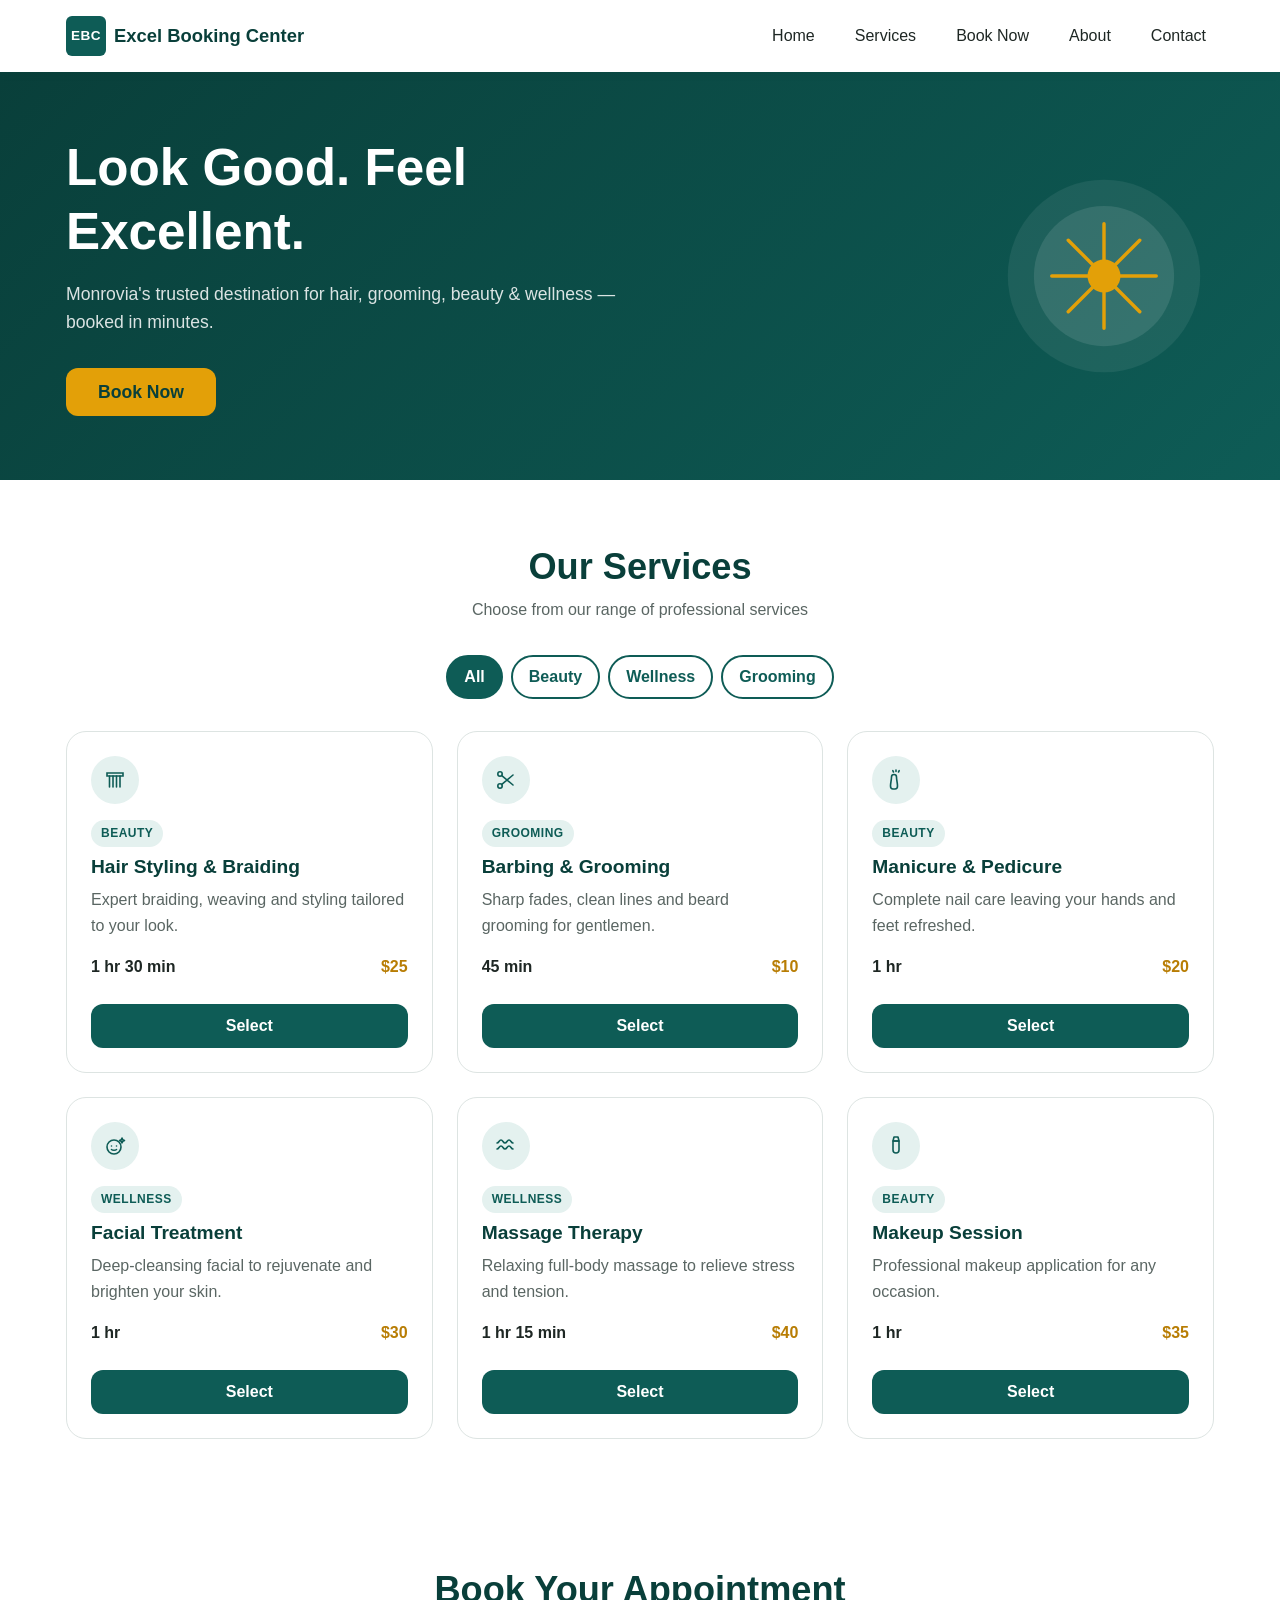
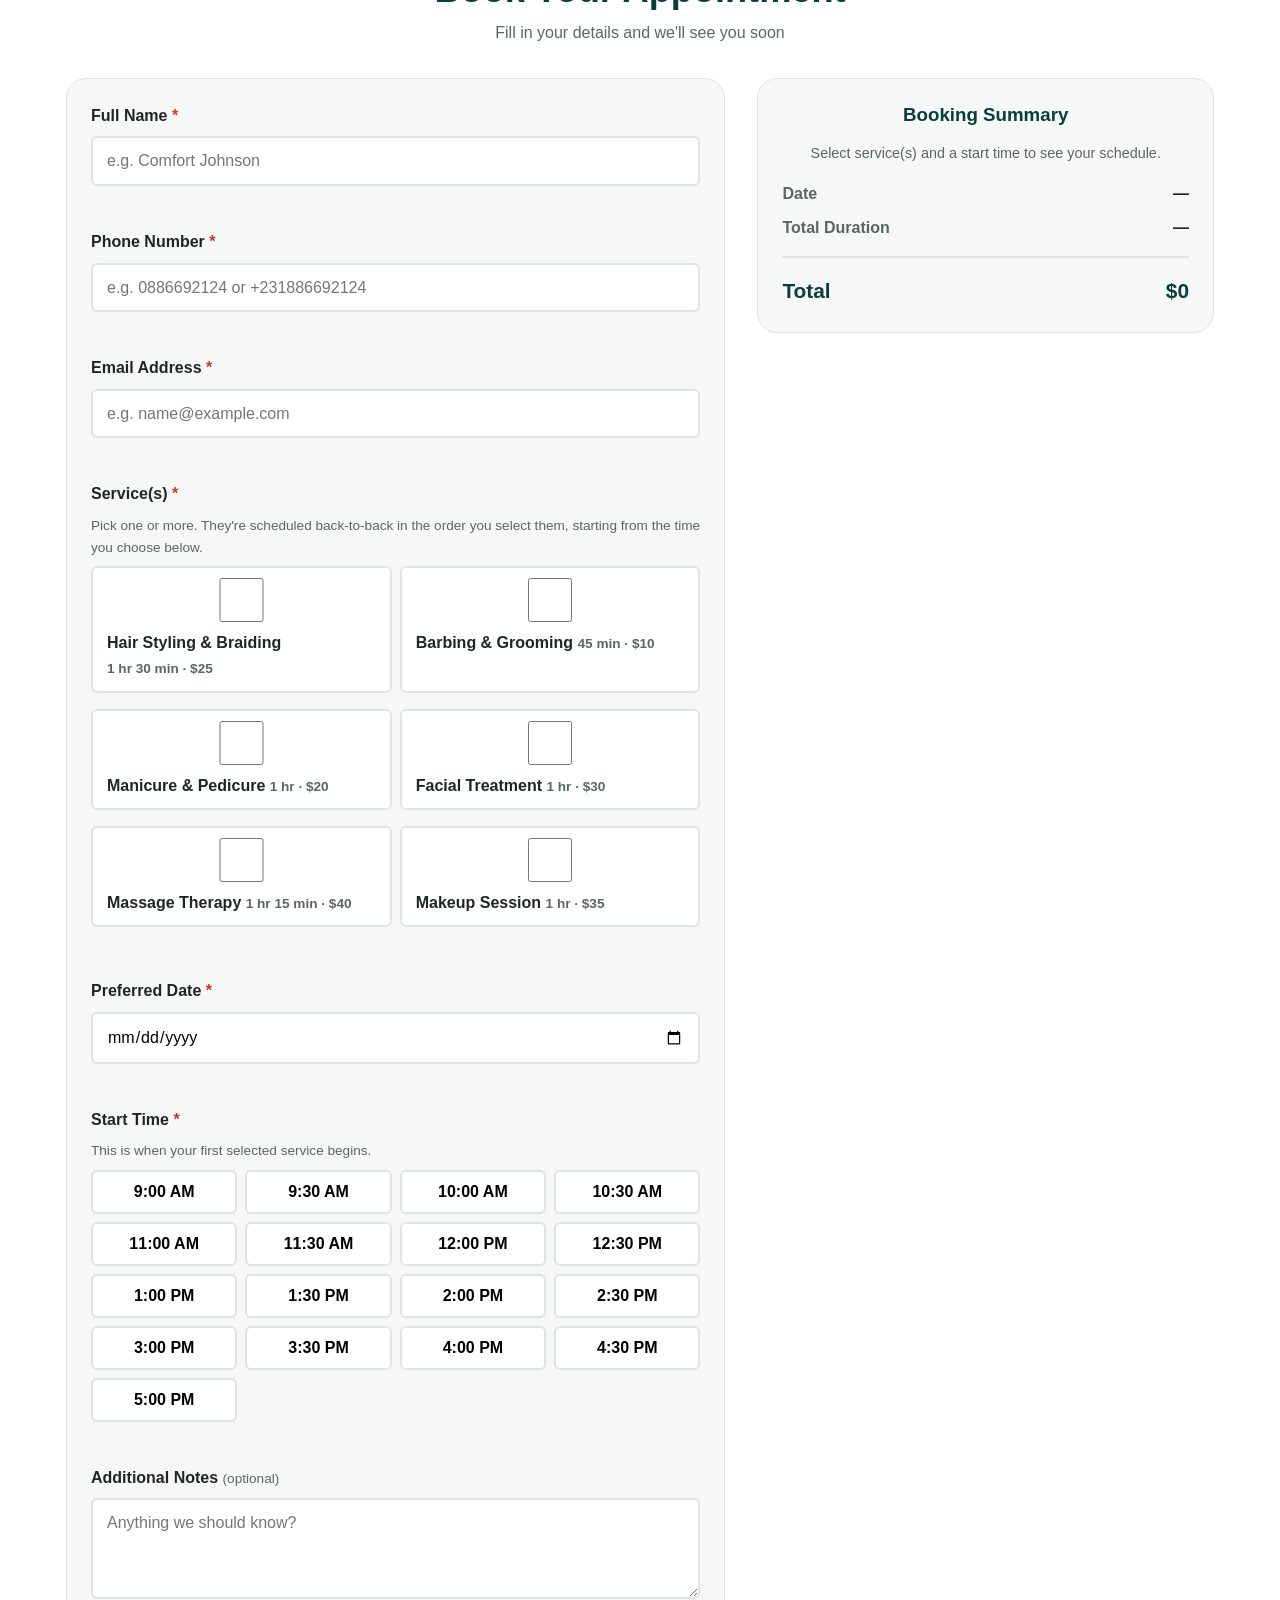
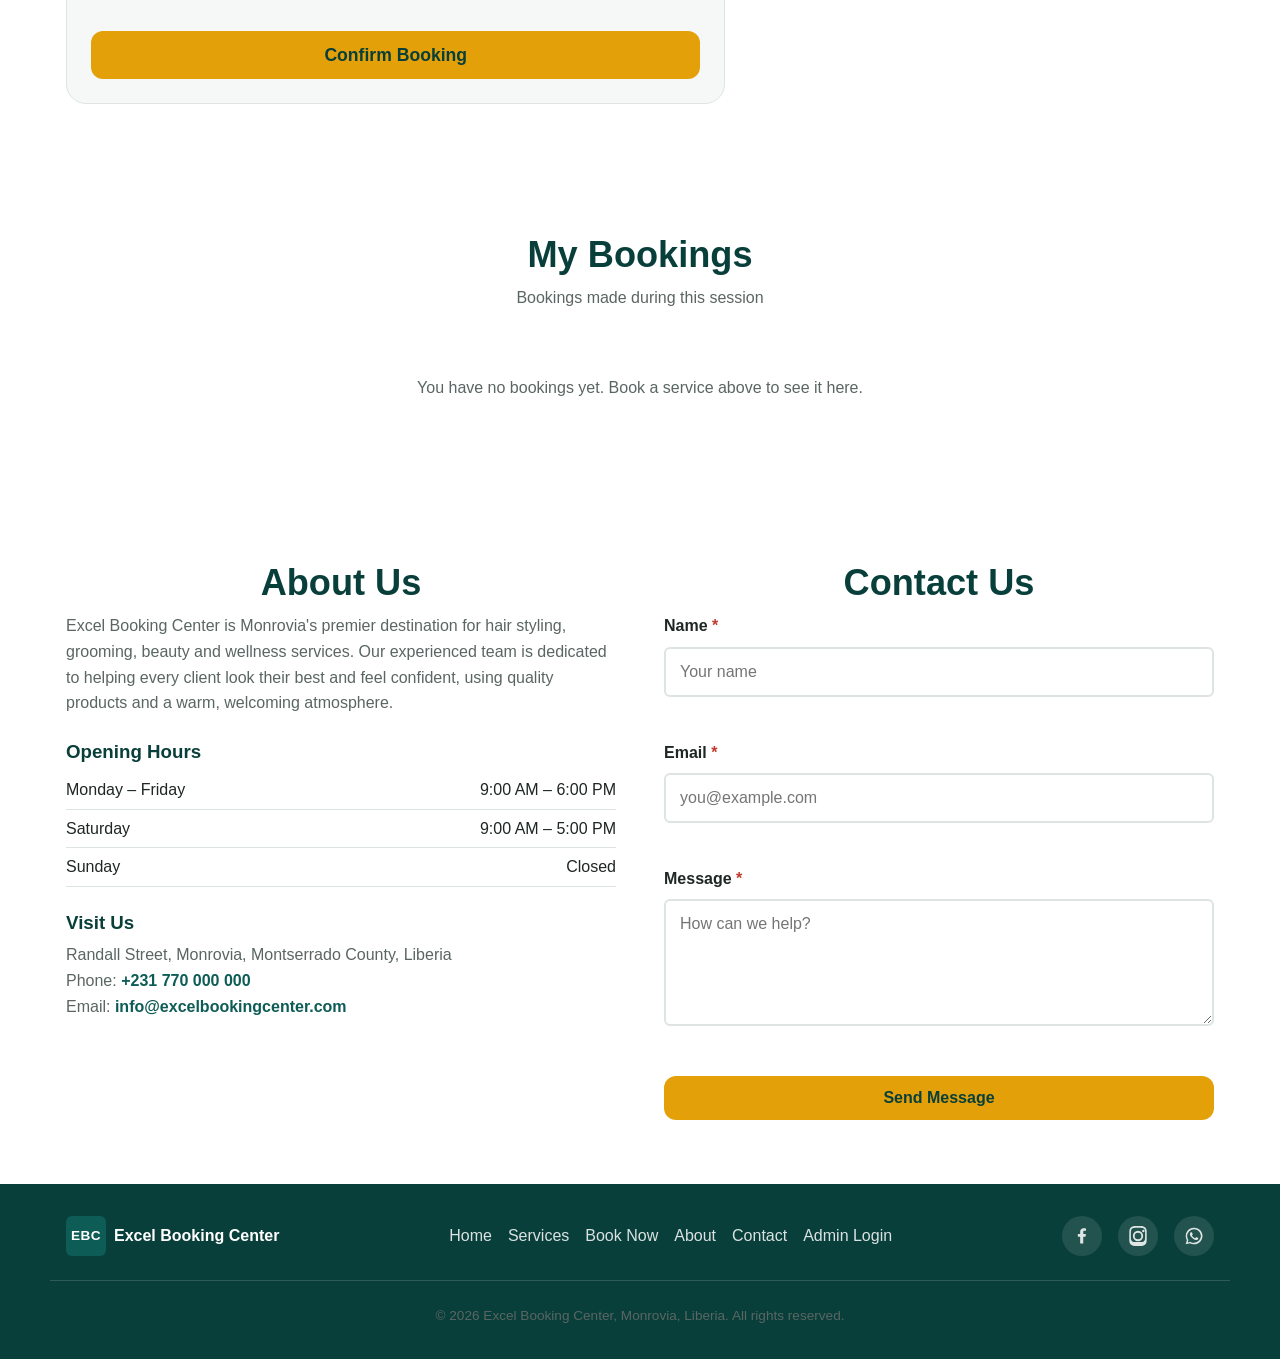
==== index.html @ ef02a8cb "Replace zip upload with actual site source (Excel Booking Center) Full static booking site: services" ====
<!DOCTYPE html>
<html lang="en">
<head>
  <meta charset="UTF-8" />
  <meta name="viewport" content="width=device-width, initial-scale=1.0" />
  <title>Excel Booking Center | Monrovia, Liberia</title>
  <meta name="description" content="Book beauty, grooming and wellness services in Monrovia, Liberia with Excel Booking Center." />
  <link rel="stylesheet" href="css/style.css" />
</head>
<body>

  <!-- ============ HEADER / NAV ============ -->
  <header class="site-header" id="top">
    <div class="container header-inner">
      <a href="#top" class="logo" aria-label="Excel Booking Center home">
        <span class="logo-mark" aria-hidden="true">EBC</span>
        <span class="logo-text">Excel Booking Center</span>
      </a>

      <button class="hamburger" id="hamburgerBtn" aria-label="Toggle navigation menu" aria-expanded="false" aria-controls="primaryNav">
        <span></span>
        <span></span>
        <span></span>
      </button>

      <nav class="primary-nav" id="primaryNav">
        <ul>
          <li><a href="#top" class="nav-link">Home</a></li>
          <li><a href="#services" class="nav-link">Services</a></li>
          <li><a href="#book" class="nav-link">Book Now</a></li>
          <li><a href="#about" class="nav-link">About</a></li>
          <li><a href="#contact" class="nav-link">Contact</a></li>
        </ul>
      </nav>
    </div>
  </header>

  <main>
    <!-- ============ HERO ============ -->
    <section class="hero" id="home">
      <div class="container hero-inner fade-in">
        <div class="hero-text">
          <h1 class="hero-headline">Look Good. Feel Excellent.</h1>
          <p class="hero-tagline">Monrovia's trusted destination for hair, grooming, beauty &amp; wellness &mdash; booked in minutes.</p>
          <button class="btn btn-primary btn-lg" id="heroBookBtn">Book Now</button>
        </div>
        <div class="hero-visual" aria-hidden="true">
          <svg viewBox="0 0 320 320" width="100%" height="100%">
            <circle cx="160" cy="160" r="140" fill="rgba(255,255,255,0.07)"/>
            <circle cx="160" cy="160" r="102" fill="rgba(255,255,255,0.10)"/>
            <g stroke="#E3A008" stroke-width="5" stroke-linecap="round">
              <path d="M160 84v152M84 160h152"/>
              <path d="M108 108l104 104M212 108l-104 104"/>
            </g>
            <circle cx="160" cy="160" r="24" fill="#E3A008"/>
          </svg>
        </div>
      </div>
    </section>

    <!-- ============ SERVICES ============ -->
    <section class="services" id="services">
      <div class="container">
        <h2 class="section-title fade-in">Our Services</h2>
        <p class="section-subtitle fade-in">Choose from our range of professional services</p>

        <div class="filter-bar fade-in" id="filterBar">
          <button class="filter-btn active" data-category="all">All</button>
          <button class="filter-btn" data-category="beauty">Beauty</button>
          <button class="filter-btn" data-category="wellness">Wellness</button>
          <button class="filter-btn" data-category="grooming">Grooming</button>
        </div>

        <div class="service-grid fade-in" id="serviceGrid">
          <!-- Service cards injected by JavaScript -->
        </div>
      </div>
    </section>

    <!-- ============ BOOKING ============ -->
    <section class="booking" id="book">
      <div class="container">
        <h2 class="section-title fade-in">Book Your Appointment</h2>
        <p class="section-subtitle fade-in">Fill in your details and we'll see you soon</p>

        <div class="booking-layout fade-in">

          <!-- Booking Form -->
          <form class="booking-form" id="bookingForm" name="booking" method="POST" data-netlify="true" netlify-honeypot="bot-field" novalidate>
            <input type="hidden" name="form-name" value="booking" />
            <input type="hidden" name="timeSlot" id="timeSlotInput" />
            <input type="hidden" name="services" id="servicesSummaryInput" />
            <p class="hidden"><label>Don't fill this out if you're human: <input name="bot-field" /></label></p>

            <div class="form-group">
              <label for="fullName">Full Name <span class="req">*</span></label>
              <input type="text" id="fullName" name="fullName" placeholder="e.g. Comfort Johnson" autocomplete="name" />
              <span class="error-msg" id="err-fullName"></span>
            </div>

            <div class="form-group">
              <label for="phone">Phone Number <span class="req">*</span></label>
              <input type="tel" id="phone" name="phone" placeholder="e.g. 0886692124 or +231886692124" autocomplete="tel" />
              <span class="error-msg" id="err-phone"></span>
            </div>

            <div class="form-group">
              <label for="email">Email Address <span class="req">*</span></label>
              <input type="email" id="email" name="email" placeholder="e.g. name@example.com" autocomplete="email" />
              <span class="error-msg" id="err-email"></span>
            </div>

            <div class="form-group">
              <label id="servicesGroupLabel">Service(s) <span class="req">*</span></label>
              <p class="field-hint">Pick one or more. They're scheduled back-to-back in the order you select them, starting from the time you choose below.</p>
              <div class="service-checkbox-list" id="serviceCheckboxList" role="group" aria-labelledby="servicesGroupLabel"></div>
              <span class="error-msg" id="err-services"></span>
            </div>

            <div class="form-group">
              <label for="bookingDate">Preferred Date <span class="req">*</span></label>
              <input type="date" id="bookingDate" name="bookingDate" />
              <span class="error-msg" id="err-bookingDate"></span>
            </div>

            <div class="form-group">
              <label id="timeSlotGroupLabel">Start Time <span class="req">*</span></label>
              <p class="field-hint">This is when your first selected service begins.</p>
              <div class="time-slot-grid" id="timeSlotGrid" role="group" aria-labelledby="timeSlotGroupLabel"></div>
              <span class="error-msg" id="err-timeSlot"></span>
            </div>

            <div class="form-group">
              <label for="notes">Additional Notes <span class="optional">(optional)</span></label>
              <textarea id="notes" name="notes" rows="3" placeholder="Anything we should know?"></textarea>
            </div>

            <button type="submit" class="btn btn-primary btn-lg" id="submitBookingBtn">Confirm Booking</button>
          </form>

          <!-- Live Summary -->
          <aside class="booking-summary" id="bookingSummary" aria-live="polite">
            <h3>Booking Summary</h3>
            <div class="schedule-list" id="summarySchedule">
              <p class="empty-schedule" id="summaryEmpty">Select service(s) and a start time to see your schedule.</p>
            </div>
            <dl class="summary-list">
              <dt>Date</dt>
              <dd id="sum-date">&mdash;</dd>
              <dt>Total Duration</dt>
              <dd id="sum-duration">&mdash;</dd>
            </dl>
            <div class="summary-total">
              <span>Total</span>
              <span id="sum-total">$0</span>
            </div>
          </aside>

          <!-- Confirmation Card (hidden until submission) -->
          <div class="confirmation-card hidden" id="confirmationCard">
            <div class="confirmation-icon" aria-hidden="true">&#10003;</div>
            <h3>Booking Confirmed!</h3>
            <p class="confirmation-ref">Reference: <strong id="conf-ref"></strong></p>
            <dl class="summary-list">
              <dt>Name</dt>
              <dd id="conf-name"></dd>
              <dt>Date</dt>
              <dd id="conf-date"></dd>
              <dt>Phone</dt>
              <dd id="conf-phone"></dd>
              <dt>Email</dt>
              <dd id="conf-email"></dd>
            </dl>
            <div class="schedule-list" id="confirmationSchedule"></div>
            <div class="summary-total">
              <span>Total</span>
              <span id="conf-total"></span>
            </div>
            <button class="btn btn-secondary" id="makeAnotherBtn">Make Another Booking</button>
          </div>

        </div>
      </div>
    </section>

    <!-- ============ MY BOOKINGS ============ -->
    <section class="my-bookings" id="my-bookings">
      <div class="container">
        <h2 class="section-title fade-in">My Bookings</h2>
        <p class="section-subtitle fade-in">Bookings made during this session</p>
        <div class="bookings-list fade-in" id="bookingsList">
          <p class="empty-state" id="bookingsEmptyState">You have no bookings yet. Book a service above to see it here.</p>
        </div>
      </div>
    </section>

    <!-- ============ ABOUT ============ -->
    <section class="about" id="about">
      <div class="container about-grid">
        <div class="fade-in">
          <h2 class="section-title">About Us</h2>
          <p>Excel Booking Center is Monrovia's premier destination for hair styling, grooming, beauty and wellness services. Our experienced team is dedicated to helping every client look their best and feel confident, using quality products and a warm, welcoming atmosphere.</p>

          <h3 class="about-subheading">Opening Hours</h3>
          <ul class="hours-list">
            <li><span>Monday &ndash; Friday</span><span>9:00 AM &ndash; 6:00 PM</span></li>
            <li><span>Saturday</span><span>9:00 AM &ndash; 5:00 PM</span></li>
            <li><span>Sunday</span><span>Closed</span></li>
          </ul>

          <h3 class="about-subheading">Visit Us</h3>
          <address>
            Randall Street, Monrovia, Montserrado County, Liberia<br />
            Phone: <a href="tel:+231770000000">+231 770 000 000</a><br />
            Email: <a href="mailto:info@excelbookingcenter.com">info@excelbookingcenter.com</a>
          </address>
        </div>

        <!-- ============ CONTACT ============ -->
        <div class="fade-in" id="contact">
          <h2 class="section-title">Contact Us</h2>
          <form class="contact-form" id="contactForm" novalidate>
            <div class="form-group">
              <label for="contactName">Name <span class="req">*</span></label>
              <input type="text" id="contactName" name="contactName" placeholder="Your name" autocomplete="name" />
              <span class="error-msg" id="err-contactName"></span>
            </div>
            <div class="form-group">
              <label for="contactEmail">Email <span class="req">*</span></label>
              <input type="email" id="contactEmail" name="contactEmail" placeholder="you@example.com" autocomplete="email" />
              <span class="error-msg" id="err-contactEmail"></span>
            </div>
            <div class="form-group">
              <label for="contactMessage">Message <span class="req">*</span></label>
              <textarea id="contactMessage" name="contactMessage" rows="4" placeholder="How can we help?"></textarea>
              <span class="error-msg" id="err-contactMessage"></span>
            </div>
            <button type="submit" class="btn btn-primary">Send Message</button>
          </form>
        </div>
      </div>
    </section>
  </main>

  <!-- ============ FOOTER ============ -->
  <footer class="site-footer">
    <div class="container footer-inner">
      <div class="footer-brand">
        <span class="logo-mark" aria-hidden="true">EBC</span>
        <span>Excel Booking Center</span>
      </div>

      <nav class="footer-links" aria-label="Footer">
        <a href="#top">Home</a>
        <a href="#services">Services</a>
        <a href="#book">Book Now</a>
        <a href="#about">About</a>
        <a href="#contact">Contact</a>
        <a href="admin.html">Admin Login</a>
      </nav>

      <div class="footer-social" aria-label="Social media links">
        <a href="#" aria-label="Facebook" class="social-icon">
          <svg viewBox="0 0 24 24" width="20" height="20" fill="currentColor" aria-hidden="true"><path d="M13.5 21v-8.2h2.75l.41-3.2h-3.16V7.4c0-.93.26-1.56 1.6-1.56h1.7V2.98C15.98 2.9 15 2.8 13.85 2.8c-2.4 0-4.05 1.47-4.05 4.16v2.64H7.03v3.2h2.77V21h3.7z"/></svg>
        </a>
        <a href="#" aria-label="Instagram" class="social-icon">
          <svg viewBox="0 0 24 24" width="20" height="20" fill="currentColor" aria-hidden="true"><path d="M12 2.2c2.7 0 3 .01 4.1.06 1.05.05 1.6.22 2 .37.5.2.85.43 1.22.8.37.37.6.72.8 1.22.15.4.32.95.37 2 .05 1.1.06 1.4.06 4.1s-.01 3-.06 4.1c-.05 1.05-.22 1.6-.37 2-.2.5-.43.85-.8 1.22-.37.37-.72.6-1.22.8-.4.15-.95.32-2 .37-1.1.05-1.4.06-4.1.06s-3-.01-4.1-.06c-1.05-.05-1.6-.22-2-.37-.5-.2-.85-.43-1.22-.8-.37-.37-.6-.72-.8-1.22-.15-.4-.32-.95-.37-2-.05-1.1-.06-1.4-.06-4.1s.01-3 .06-4.1c.05-1.05.22-1.6.37-2 .2-.5.43-.85.8-1.22.37-.37.72-.6 1.22-.8.4-.15.95-.32 2-.37 1.1-.05 1.4-.06 4.1-.06M12 0C9.25 0 8.9.01 7.8.06 6.7.11 5.9.3 5.24.56c-.7.27-1.3.64-1.9 1.24-.6.6-.97 1.2-1.24 1.9-.26.66-.45 1.46-.5 2.56C1.55 7.4 1.54 7.75 1.54 10.5v3c0 2.75.01 3.1.06 4.2.05 1.1.24 1.9.5 2.56.27.7.64 1.3 1.24 1.9.6.6 1.2.97 1.9 1.24.66.26 1.46.45 2.56.5 1.1.05 1.45.06 4.2.06s3.1-.01 4.2-.06c1.1-.05 1.9-.24 2.56-.5.7-.27 1.3-.64 1.9-1.24.6-.6.97-1.2 1.24-1.9.26-.66.45-1.46.5-2.56.05-1.1.06-1.45.06-4.2v-3c0-2.75-.01-3.1-.06-4.2-.05-1.1-.24-1.9-.5-2.56-.27-.7-.64-1.3-1.24-1.9-.6-.6-1.2-.97-1.9-1.24-.66-.26-1.46-.45-2.56-.5C15.1.01 14.75 0 12 0z"/><path d="M12 5.84A6.16 6.16 0 1 0 18.16 12 6.16 6.16 0 0 0 12 5.84zm0 10.16A4 4 0 1 1 16 12a4 4 0 0 1-4 4zM18.4 4.6a1.44 1.44 0 1 0 1.44 1.44A1.44 1.44 0 0 0 18.4 4.6z"/></svg>
        </a>
        <a href="#" aria-label="WhatsApp" class="social-icon">
          <svg viewBox="0 0 24 24" width="20" height="20" fill="currentColor" aria-hidden="true"><path d="M12 2a10 10 0 0 0-8.6 15L2 22l5.15-1.35A10 10 0 1 0 12 2zm0 18.2a8.15 8.15 0 0 1-4.16-1.14l-.3-.18-3.05.8.82-2.97-.2-.3A8.2 8.2 0 1 1 12 20.2z"/><path d="M16.7 14.2c-.25-.13-1.47-.72-1.7-.8-.23-.08-.4-.13-.56.13-.17.25-.65.8-.8.96-.15.17-.3.19-.55.06-.25-.13-1.06-.39-2.02-1.24-.75-.67-1.25-1.5-1.4-1.75-.14-.25-.02-.38.11-.51.12-.12.25-.3.38-.45.13-.15.17-.25.25-.42.08-.17.04-.31-.02-.44-.06-.13-.56-1.35-.77-1.85-.2-.48-.4-.42-.56-.43h-.48c-.17 0-.44.06-.67.31-.23.25-.87.85-.87 2.08 0 1.23.9 2.42 1.02 2.58.13.17 1.77 2.7 4.28 3.79.6.26 1.06.41 1.43.53.6.19 1.15.16 1.58.1.48-.07 1.47-.6 1.68-1.18.2-.58.2-1.08.14-1.18-.06-.1-.23-.16-.48-.28z"/></svg>
        </a>
      </div>
    </div>
    <div class="container footer-bottom">
      <p>&copy; <span id="currentYear"></span> Excel Booking Center, Monrovia, Liberia. All rights reserved.</p>
    </div>
  </footer>

  <!-- ============ TOAST ============ -->
  <div class="toast" id="toast" role="status" aria-live="polite"></div>

  <script src="js/script.js"></script>
</body>
</html>
---- css/style.css ----
/* =========================================================
   EXCEL BOOKING CENTER — STYLESHEET
   Sections: Reset, Custom Properties, Base, Layout Helpers,
   Header/Nav, Hero, Services, Booking, Summary/Confirmation,
   My Bookings, About/Contact, Footer, Toast, Animations,
   Responsive Breakpoints
   ========================================================= */

/* ---------- Reset ---------- */
*, *::before, *::after { box-sizing: border-box; margin: 0; padding: 0; }
html { scroll-behavior: smooth; }
img, svg { display: block; max-width: 100%; }
ul { list-style: none; }
a { text-decoration: none; color: inherit; }
button { font: inherit; cursor: pointer; border: none; background: none; }
input, select, textarea { font: inherit; }

/* ---------- Custom Properties (Theme) ---------- */
:root {
  /* Colors */
  --color-primary: #0E5C56;
  --color-primary-dark: #093F3A;
  --color-primary-light: #E4F1EF;
  --color-accent: #E3A008;
  --color-accent-dark: #B87D04;
  --color-text: #1E2724;
  --color-text-muted: #5A6663;
  --color-bg: #FFFFFF;
  --color-bg-alt: #F6F8F7;
  --color-border: #DDE4E2;
  --color-success: #1E8A4C;
  --color-error: #C0392B;
  --color-white: #FFFFFF;

  /* Spacing scale */
  --space-1: 8px;
  --space-2: 16px;
  --space-3: 24px;
  --space-4: 32px;
  --space-5: 48px;
  --space-6: 64px;

  /* Radius & Shadow */
  --radius-sm: 6px;
  --radius-md: 12px;
  --radius-lg: 20px;
  --shadow-sm: 0 2px 8px rgba(9, 63, 58, 0.08);
  --shadow-md: 0 8px 24px rgba(9, 63, 58, 0.12);
  --shadow-lg: 0 16px 40px rgba(9, 63, 58, 0.18);

  /* Fonts */
  --font-heading: "Segoe UI", -apple-system, BlinkMacSystemFont, "Helvetica Neue", Arial, sans-serif;
  --font-body: -apple-system, BlinkMacSystemFont, "Segoe UI", Roboto, Helvetica, Arial, sans-serif;

  /* Layout */
  --header-height: 72px;
  --max-width: 1180px;
}

/* ---------- Base ---------- */
body {
  font-family: var(--font-body);
  font-size: 16px;
  line-height: 1.6;
  color: var(--color-text);
  background: var(--color-bg);
}

h1, h2, h3, h4 {
  font-family: var(--font-heading);
  font-weight: 700;
  line-height: 1.25;
  color: var(--color-primary-dark);
}

p { color: var(--color-text-muted); }

.container {
  max-width: var(--max-width);
  margin-inline: auto;
  padding-inline: var(--space-2);
}

section { padding-block: var(--space-6); }

.section-title {
  font-size: clamp(1.6rem, 1.3rem + 1.2vw, 2.4rem);
  text-align: center;
  margin-bottom: var(--space-1);
}

.section-subtitle {
  text-align: center;
  max-width: 560px;
  margin-inline: auto;
  margin-bottom: var(--space-4);
}

/* ---------- Buttons ---------- */
.btn {
  display: inline-flex;
  align-items: center;
  justify-content: center;
  min-height: 44px;
  padding: 0 var(--space-3);
  border-radius: var(--radius-md);
  font-weight: 600;
  font-size: 1rem;
  transition: transform 0.15s ease, box-shadow 0.15s ease, background-color 0.15s ease;
}

.btn-primary {
  background: var(--color-accent);
  color: var(--color-primary-dark);
}
.btn-primary:hover, .btn-primary:focus-visible {
  background: var(--color-accent-dark);
  transform: translateY(-2px);
  box-shadow: var(--shadow-md);
}

.btn-secondary {
  background: var(--color-primary);
  color: var(--color-white);
}
.btn-secondary:hover, .btn-secondary:focus-visible {
  background: var(--color-primary-dark);
  transform: translateY(-2px);
  box-shadow: var(--shadow-md);
}

.btn-lg { padding: 0 var(--space-4); font-size: 1.1rem; min-height: 48px; }

/* ---------- Header / Nav ---------- */
.site-header {
  position: sticky;
  top: 0;
  z-index: 100;
  background: var(--color-bg);
  box-shadow: var(--shadow-sm);
  height: var(--header-height);
  display: flex;
  align-items: center;
}

.header-inner {
  display: flex;
  align-items: center;
  justify-content: space-between;
  width: 100%;
}

.logo {
  display: flex;
  align-items: center;
  gap: var(--space-1);
  font-family: var(--font-heading);
  font-weight: 700;
  font-size: 1.15rem;
  color: var(--color-primary-dark);
}

.logo-mark {
  display: inline-flex;
  align-items: center;
  justify-content: center;
  width: 40px;
  height: 40px;
  border-radius: var(--radius-sm);
  background: var(--color-primary);
  color: var(--color-white);
  font-size: 0.85rem;
  font-weight: 800;
  letter-spacing: 0.5px;
}

.primary-nav ul {
  display: flex;
  gap: var(--space-3);
}

.nav-link {
  font-weight: 500;
  padding: var(--space-1);
  position: relative;
}
.nav-link::after {
  content: "";
  position: absolute;
  left: var(--space-1);
  right: var(--space-1);
  bottom: 2px;
  height: 2px;
  background: var(--color-accent);
  transform: scaleX(0);
  transition: transform 0.2s ease;
}
.nav-link:hover::after, .nav-link:focus-visible::after { transform: scaleX(1); }

.hamburger {
  display: none;
  flex-direction: column;
  justify-content: center;
  gap: 5px;
  width: 44px;
  height: 44px;
}
.hamburger span {
  width: 24px;
  height: 2px;
  background: var(--color-primary-dark);
  margin-inline: auto;
  transition: transform 0.25s ease, opacity 0.25s ease;
}
.hamburger.open span:nth-child(1) { transform: translateY(7px) rotate(45deg); }
.hamburger.open span:nth-child(2) { opacity: 0; }
.hamburger.open span:nth-child(3) { transform: translateY(-7px) rotate(-45deg); }

/* ---------- Hero ---------- */
.hero {
  background: linear-gradient(135deg, var(--color-primary-dark), var(--color-primary));
  color: var(--color-white);
  padding-block: var(--space-6);
}
.hero-inner {
  display: flex;
  flex-direction: column;
  align-items: center;
  gap: var(--space-4);
  text-align: center;
}
.hero-text { max-width: 560px; }
.hero-headline {
  color: var(--color-white);
  font-size: clamp(2rem, 1.6rem + 2vw, 3.2rem);
  margin-bottom: var(--space-2);
}
.hero-tagline {
  color: rgba(255,255,255,0.85);
  margin-bottom: var(--space-4);
  font-size: 1.1rem;
}
.hero-visual {
  width: 180px;
  height: 180px;
  flex-shrink: 0;
}

/* ---------- Services ---------- */
.filter-bar {
  display: flex;
  justify-content: center;
  flex-wrap: wrap;
  gap: var(--space-1);
  margin-bottom: var(--space-4);
}

.filter-btn {
  min-height: 44px;
  padding: 0 var(--space-2);
  border-radius: 999px;
  border: 2px solid var(--color-primary);
  color: var(--color-primary);
  background: transparent;
  font-weight: 600;
  transition: all 0.2s ease;
}
.filter-btn:hover { background: var(--color-primary-light); }
.filter-btn.active {
  background: var(--color-primary);
  color: var(--color-white);
}

.service-grid {
  display: grid;
  grid-template-columns: 1fr;
  gap: var(--space-3);
}

.service-card {
  background: var(--color-bg);
  border: 1px solid var(--color-border);
  border-radius: var(--radius-lg);
  padding: var(--space-3);
  display: flex;
  flex-direction: column;
  gap: var(--space-1);
  transition: transform 0.2s ease, box-shadow 0.2s ease;
}
.service-card:hover {
  transform: translateY(-6px);
  box-shadow: var(--shadow-md);
}

.service-icon-badge {
  width: 48px;
  height: 48px;
  display: flex;
  align-items: center;
  justify-content: center;
  border-radius: 50%;
  background: var(--color-primary-light);
  color: var(--color-primary);
  margin-bottom: var(--space-1);
}
.service-icon-badge svg { width: 24px; height: 24px; }

.service-card .category-tag {
  align-self: flex-start;
  font-size: 0.75rem;
  font-weight: 700;
  text-transform: uppercase;
  letter-spacing: 0.5px;
  color: var(--color-primary);
  background: var(--color-primary-light);
  padding: 4px 10px;
  border-radius: 999px;
}

.service-card h3 { font-size: 1.2rem; }

.service-meta {
  display: flex;
  justify-content: space-between;
  font-weight: 600;
  color: var(--color-text);
  margin-top: var(--space-1);
}
.service-meta .price { color: var(--color-accent-dark); }

.service-card .btn { margin-top: var(--space-2); width: 100%; }

.service-card.is-hidden { display: none; }

/* ---------- Booking Section ---------- */
.booking-layout {
  display: grid;
  grid-template-columns: 1fr;
  gap: var(--space-4);
  position: relative;
}

.booking-form, .booking-summary, .confirmation-card {
  background: var(--color-bg-alt);
  border: 1px solid var(--color-border);
  border-radius: var(--radius-lg);
  padding: var(--space-3);
}

.form-group { margin-bottom: var(--space-3); }

.form-group label {
  display: block;
  font-weight: 600;
  margin-bottom: var(--space-1);
}

.req { color: var(--color-error); }
.optional { color: var(--color-text-muted); font-weight: 400; font-size: 0.85rem; }
.field-hint { font-size: 0.85rem; margin-bottom: var(--space-1); color: var(--color-text-muted); }

.service-checkbox-list {
  display: grid;
  grid-template-columns: 1fr;
  gap: var(--space-1);
}

.service-checkbox {
  display: flex;
  justify-content: space-between;
  align-items: center;
  gap: var(--space-2);
  min-height: 44px;
  padding: 10px 14px;
  border: 2px solid var(--color-border);
  border-radius: var(--radius-sm);
  background: var(--color-white);
  cursor: pointer;
  transition: border-color 0.2s ease, background 0.2s ease;
}
.service-checkbox:hover { border-color: var(--color-primary); }
.service-checkbox.checked {
  border-color: var(--color-primary);
  background: var(--color-primary-light);
}
.service-checkbox-input { width: 18px; height: 18px; flex-shrink: 0; }
.service-checkbox-name { flex: 1; font-weight: 600; }
.service-checkbox-meta { color: var(--color-text-muted); font-size: 0.85rem; white-space: nowrap; }

.schedule-list { margin-bottom: var(--space-2); }
.empty-schedule { color: var(--color-text-muted); font-size: 0.9rem; text-align: center; }

.schedule-row {
  display: flex;
  justify-content: space-between;
  align-items: baseline;
  gap: var(--space-1);
  padding: var(--space-1) 0;
  border-bottom: 1px solid var(--color-border);
}
.schedule-row:last-child { border-bottom: none; }
.schedule-time { font-weight: 700; color: var(--color-primary-dark); white-space: nowrap; }
.schedule-service { flex: 1; padding: 0 var(--space-1); }
.schedule-price { color: var(--color-accent-dark); font-weight: 600; white-space: nowrap; }

.form-group input,
.form-group select,
.form-group textarea {
  width: 100%;
  min-height: 44px;
  padding: 10px 14px;
  border: 2px solid var(--color-border);
  border-radius: var(--radius-sm);
  background: var(--color-white);
  transition: border-color 0.2s ease;
}
.form-group textarea { min-height: 90px; resize: vertical; }

.form-group input:focus,
.form-group select:focus,
.form-group textarea:focus {
  outline: none;
  border-color: var(--color-primary);
}

.form-group input.valid,
.form-group select.valid,
.form-group textarea.valid { border-color: var(--color-success); }

.form-group input.invalid,
.form-group select.invalid,
.form-group textarea.invalid { border-color: var(--color-error); }

.error-msg {
  display: block;
  min-height: 1.1em;
  color: var(--color-error);
  font-size: 0.85rem;
  margin-top: 4px;
}

.time-slot-grid {
  display: grid;
  grid-template-columns: repeat(2, 1fr);
  gap: var(--space-1);
}

.time-slot-btn {
  min-height: 44px;
  border: 2px solid var(--color-border);
  border-radius: var(--radius-sm);
  background: var(--color-white);
  font-weight: 600;
  transition: all 0.2s ease;
}
.time-slot-btn:hover { border-color: var(--color-primary); }
.time-slot-btn.selected {
  background: var(--color-primary);
  border-color: var(--color-primary);
  color: var(--color-white);
}
.time-slot-btn.taken {
  opacity: 0.4;
  text-decoration: line-through;
  cursor: not-allowed;
}

#submitBookingBtn { width: 100%; }

/* Booking Summary */
.booking-summary h3, .confirmation-card h3 {
  margin-bottom: var(--space-2);
  text-align: center;
}

.summary-list {
  display: grid;
  grid-template-columns: 1fr 1fr;
  gap: var(--space-1) var(--space-2);
  margin-bottom: var(--space-2);
}
.summary-list dt { color: var(--color-text-muted); font-weight: 600; }
.summary-list dd { text-align: right; font-weight: 600; }

.summary-total {
  display: flex;
  justify-content: space-between;
  align-items: center;
  padding-top: var(--space-2);
  border-top: 2px solid var(--color-border);
  font-size: 1.3rem;
  font-weight: 700;
  color: var(--color-primary-dark);
}

/* Confirmation Card */
.confirmation-card { text-align: center; }
.confirmation-icon {
  width: 64px;
  height: 64px;
  line-height: 64px;
  border-radius: 50%;
  background: var(--color-success);
  color: var(--color-white);
  font-size: 1.8rem;
  margin: 0 auto var(--space-2);
}
.confirmation-ref {
  font-size: 1.1rem;
  margin-bottom: var(--space-2);
}
.confirmation-card .summary-list dd { text-align: right; }
.confirmation-card .btn { margin-top: var(--space-2); }

.hidden { display: none !important; }

/* ---------- My Bookings ---------- */
.bookings-list {
  display: grid;
  grid-template-columns: 1fr;
  gap: var(--space-2);
}

.booking-item {
  display: flex;
  flex-wrap: wrap;
  justify-content: space-between;
  align-items: center;
  gap: var(--space-2);
  background: var(--color-bg-alt);
  border: 1px solid var(--color-border);
  border-radius: var(--radius-md);
  padding: var(--space-2);
}

.booking-item .booking-ref {
  font-weight: 700;
  color: var(--color-primary);
}

.booking-item .booking-details { color: var(--color-text-muted); font-size: 0.9rem; }

.cancel-btn {
  min-height: 44px;
  padding: 0 var(--space-2);
  border-radius: var(--radius-sm);
  background: var(--color-error);
  color: var(--color-white);
  font-weight: 600;
  transition: opacity 0.2s ease;
}
.cancel-btn:hover { opacity: 0.85; }

.empty-state {
  text-align: center;
  padding: var(--space-4);
  color: var(--color-text-muted);
}

/* ---------- About / Contact ---------- */
.about-grid {
  display: grid;
  grid-template-columns: 1fr;
  gap: var(--space-5);
}

.about-subheading { margin-top: var(--space-3); margin-bottom: var(--space-1); }

.hours-list li {
  display: flex;
  justify-content: space-between;
  padding: 6px 0;
  border-bottom: 1px solid var(--color-border);
}

address { font-style: normal; color: var(--color-text-muted); }
address a { color: var(--color-primary); font-weight: 600; }

.contact-form .btn { width: 100%; }

/* ---------- Footer ---------- */
.site-footer {
  background: var(--color-primary-dark);
  color: rgba(255,255,255,0.85);
  padding-block: var(--space-4);
}

.footer-inner {
  display: flex;
  flex-direction: column;
  align-items: center;
  gap: var(--space-3);
  text-align: center;
}

.footer-brand {
  display: flex;
  align-items: center;
  gap: var(--space-1);
  font-weight: 700;
  color: var(--color-white);
}

.footer-links {
  display: flex;
  flex-wrap: wrap;
  justify-content: center;
  gap: var(--space-2);
}
.footer-links a:hover { color: var(--color-accent); }

.footer-social { display: flex; gap: var(--space-2); }
.social-icon {
  width: 40px;
  height: 40px;
  display: flex;
  align-items: center;
  justify-content: center;
  border-radius: 50%;
  background: rgba(255,255,255,0.1);
  transition: background 0.2s ease;
}
.social-icon:hover { background: var(--color-accent); color: var(--color-primary-dark); }

.footer-bottom {
  text-align: center;
  margin-top: var(--space-3);
  padding-top: var(--space-3);
  border-top: 1px solid rgba(255,255,255,0.15);
  font-size: 0.85rem;
}

/* ---------- Toast ---------- */
.toast {
  position: fixed;
  bottom: var(--space-3);
  left: 50%;
  transform: translateX(-50%) translateY(20px);
  background: var(--color-primary-dark);
  color: var(--color-white);
  padding: var(--space-2) var(--space-3);
  border-radius: var(--radius-md);
  box-shadow: var(--shadow-lg);
  opacity: 0;
  pointer-events: none;
  transition: opacity 0.3s ease, transform 0.3s ease;
  z-index: 999;
  max-width: 90vw;
  text-align: center;
}
.toast.show {
  opacity: 1;
  transform: translateX(-50%) translateY(0);
}

/* ---------- Admin (admin.html) ---------- */
.admin-section { padding-block: var(--space-5); }

.admin-toolbar {
  display: flex;
  flex-wrap: wrap;
  justify-content: space-between;
  align-items: center;
  gap: var(--space-2);
  margin-bottom: var(--space-3);
}
.admin-toolbar-actions { display: flex; gap: var(--space-1); }

.admin-status {
  color: var(--color-text-muted);
  margin-bottom: var(--space-2);
  text-align: center;
}

.admin-table-wrap {
  overflow-x: auto;
  border: 1px solid var(--color-border);
  border-radius: var(--radius-md);
}

.admin-table {
  width: 100%;
  border-collapse: collapse;
  min-width: 720px;
}
.admin-table th, .admin-table td {
  text-align: left;
  padding: var(--space-1) var(--space-2);
  border-bottom: 1px solid var(--color-border);
  white-space: nowrap;
}
.admin-table th {
  background: var(--color-bg-alt);
  color: var(--color-primary-dark);
}
.admin-table tbody tr:hover { background: var(--color-primary-light); }

/* ---------- Scroll-triggered Fade-in ---------- */
.fade-in {
  opacity: 0;
  transform: translateY(24px);
  transition: opacity 0.6s ease, transform 0.6s ease;
}
.fade-in.visible {
  opacity: 1;
  transform: translateY(0);
}

/* =========================================================
   RESPONSIVE BREAKPOINTS
   ========================================================= */

/* --- Mobile nav (below 768px) --- */
@media (max-width: 767px) {
  .hamburger { display: flex; }

  .primary-nav {
    position: absolute;
    top: var(--header-height);
    left: 0;
    right: 0;
    background: var(--color-bg);
    box-shadow: var(--shadow-md);
    max-height: 0;
    overflow: hidden;
    transition: max-height 0.3s ease;
  }
  .primary-nav.open { max-height: 320px; }

  .primary-nav ul {
    flex-direction: column;
    padding: var(--space-2);
    gap: 0;
  }
  .primary-nav li { border-bottom: 1px solid var(--color-border); }
  .nav-link { display: block; padding: var(--space-2); }

  .logo-text { display: none; }
}

/* --- >= 480px --- */
@media (min-width: 480px) {
  .time-slot-grid { grid-template-columns: repeat(3, 1fr); }
}

/* --- >= 768px (tablet) --- */
@media (min-width: 768px) {
  .service-grid { grid-template-columns: repeat(2, 1fr); }
  .booking-layout { grid-template-columns: 1fr 1fr; align-items: start; }
  .time-slot-grid { grid-template-columns: repeat(4, 1fr); }
  .footer-inner { flex-direction: row; justify-content: space-between; text-align: left; }

  .hero-inner { flex-direction: row; justify-content: space-between; text-align: left; }
  .hero-visual { width: 220px; height: 220px; }
  .service-checkbox-list { grid-template-columns: repeat(2, 1fr); }
}

/* --- >= 1024px (desktop) --- */
@media (min-width: 1024px) {
  .service-grid { grid-template-columns: repeat(3, 1fr); }
  .about-grid { grid-template-columns: 1fr 1fr; }
  .booking-layout { grid-template-columns: 1.3fr 0.9fr; }
}
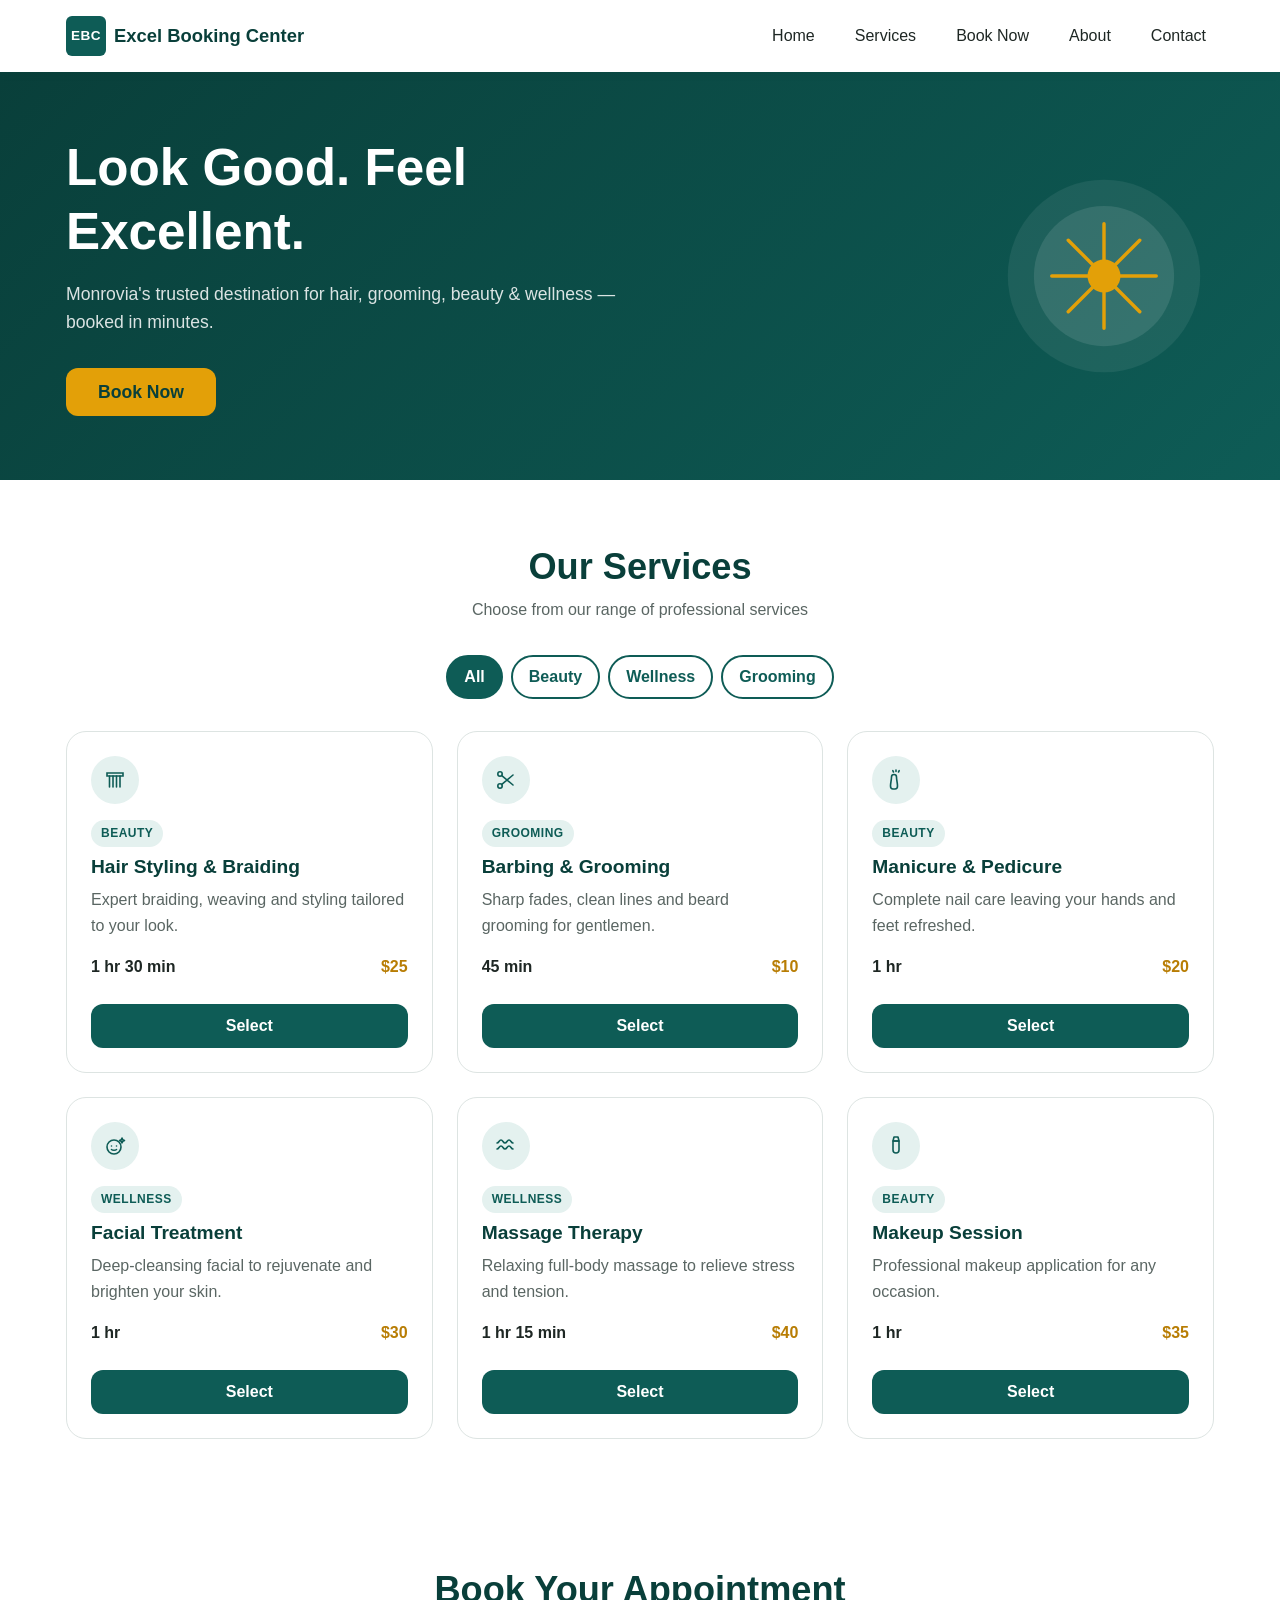
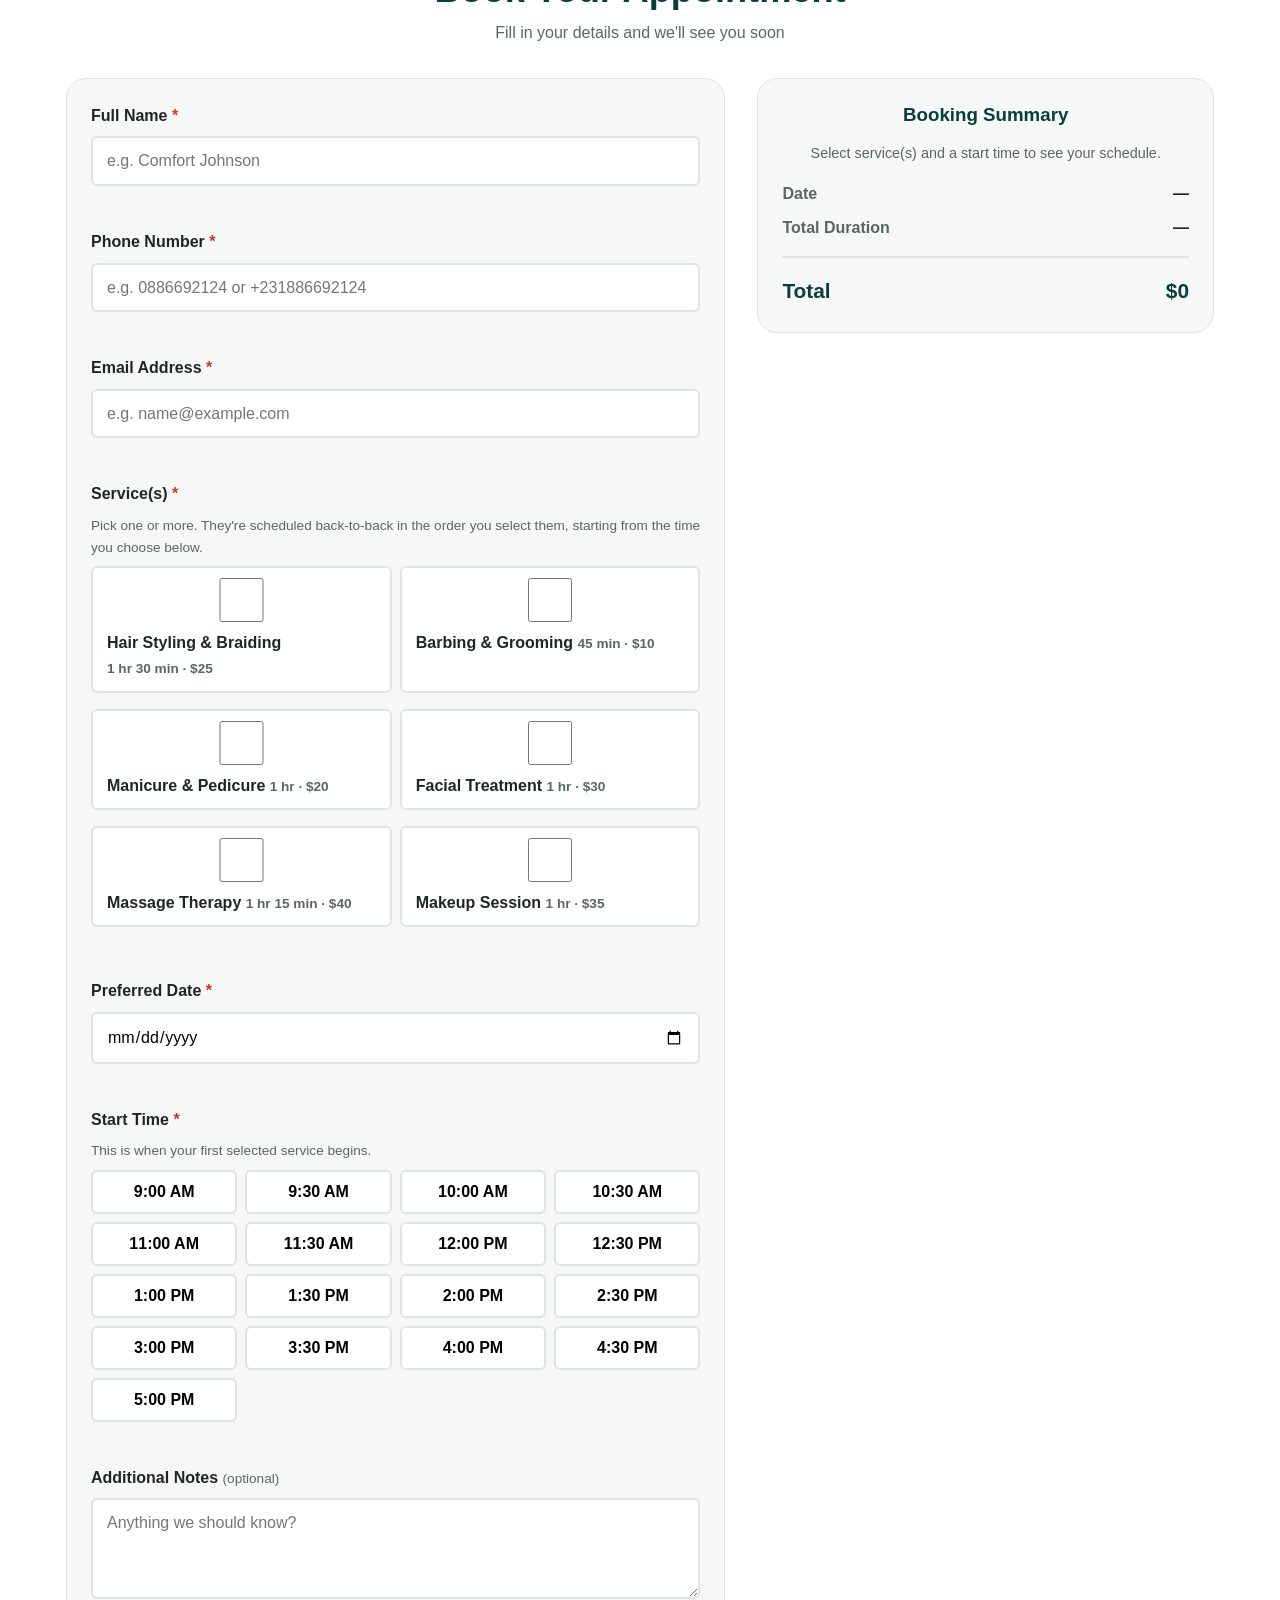
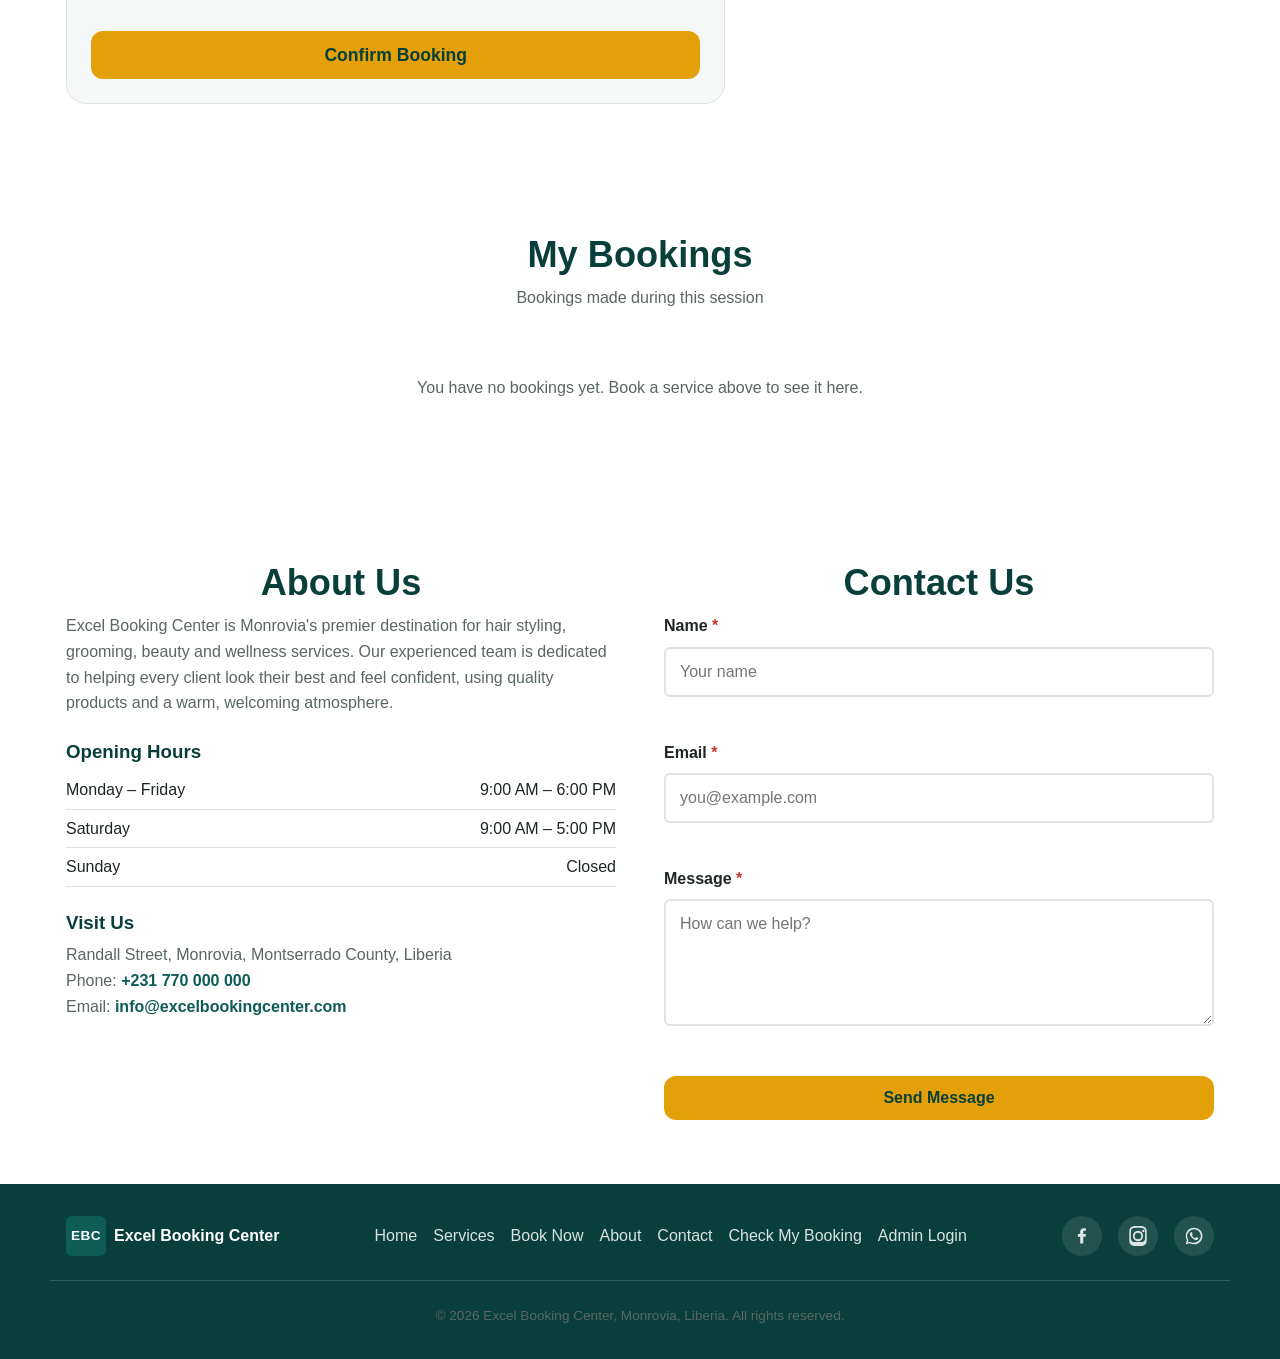
==== commit 634102e0: "Add booking confirmation workflow + customer booking lookup Bookings now save with status='pending';" ====
--- a/index.html
+++ b/index.html
@@ -86,12 +86,7 @@
         <div class="booking-layout fade-in">
 
           <!-- Booking Form -->
-          <form class="booking-form" id="bookingForm" name="booking" method="POST" data-netlify="true" netlify-honeypot="bot-field" novalidate>
-            <input type="hidden" name="form-name" value="booking" />
-            <input type="hidden" name="timeSlot" id="timeSlotInput" />
-            <input type="hidden" name="services" id="servicesSummaryInput" />
-            <p class="hidden"><label>Don't fill this out if you're human: <input name="bot-field" /></label></p>
-
+          <form class="booking-form" id="bookingForm" novalidate>
             <div class="form-group">
               <label for="fullName">Full Name <span class="req">*</span></label>
               <input type="text" id="fullName" name="fullName" placeholder="e.g. Comfort Johnson" autocomplete="name" />
@@ -176,6 +171,7 @@
               <span>Total</span>
               <span id="conf-total"></span>
             </div>
+            <p class="field-hint">Your booking is now pending confirmation from our team. You can check its status anytime on the <a href="check-booking.html">Check My Booking</a> page using your reference and phone number.</p>
             <button class="btn btn-secondary" id="makeAnotherBtn">Make Another Booking</button>
           </div>
 
@@ -256,6 +252,7 @@
         <a href="#book">Book Now</a>
         <a href="#about">About</a>
         <a href="#contact">Contact</a>
+        <a href="check-booking.html">Check My Booking</a>
         <a href="admin.html">Admin Login</a>
       </nav>
 
--- a/css/style.css
+++ b/css/style.css
@@ -656,6 +656,16 @@
 /* ---------- Admin (admin.html) ---------- */
 .admin-section { padding-block: var(--space-5); }
 
+.admin-login-form {
+  max-width: 380px;
+  margin-inline: auto;
+  background: var(--color-bg-alt);
+  border: 1px solid var(--color-border);
+  border-radius: var(--radius-lg);
+  padding: var(--space-3);
+}
+.admin-login-form .btn { width: 100%; }
+
 .admin-toolbar {
   display: flex;
   flex-wrap: wrap;
@@ -694,6 +704,33 @@
   color: var(--color-primary-dark);
 }
 .admin-table tbody tr:hover { background: var(--color-primary-light); }
+
+/* ---------- Status Badges ---------- */
+.status-badge {
+  display: inline-block;
+  padding: 4px 10px;
+  border-radius: 999px;
+  font-size: 0.75rem;
+  font-weight: 700;
+  text-transform: uppercase;
+  letter-spacing: 0.5px;
+}
+.status-pending { background: #FDF0D5; color: var(--color-accent-dark); }
+.status-confirmed { background: var(--color-primary-light); color: var(--color-primary); }
+
+/* ---------- Invoice / Print ---------- */
+.invoice-actions {
+  display: flex;
+  gap: var(--space-1);
+  margin-top: var(--space-2);
+}
+.invoice-actions .btn { flex: 1; }
+
+@media print {
+  .site-header, .site-footer, .no-print { display: none !important; }
+  body { background: var(--color-white); }
+  .confirmation-card { border: none; box-shadow: none; }
+}
 
 /* ---------- Scroll-triggered Fade-in ---------- */
 .fade-in {
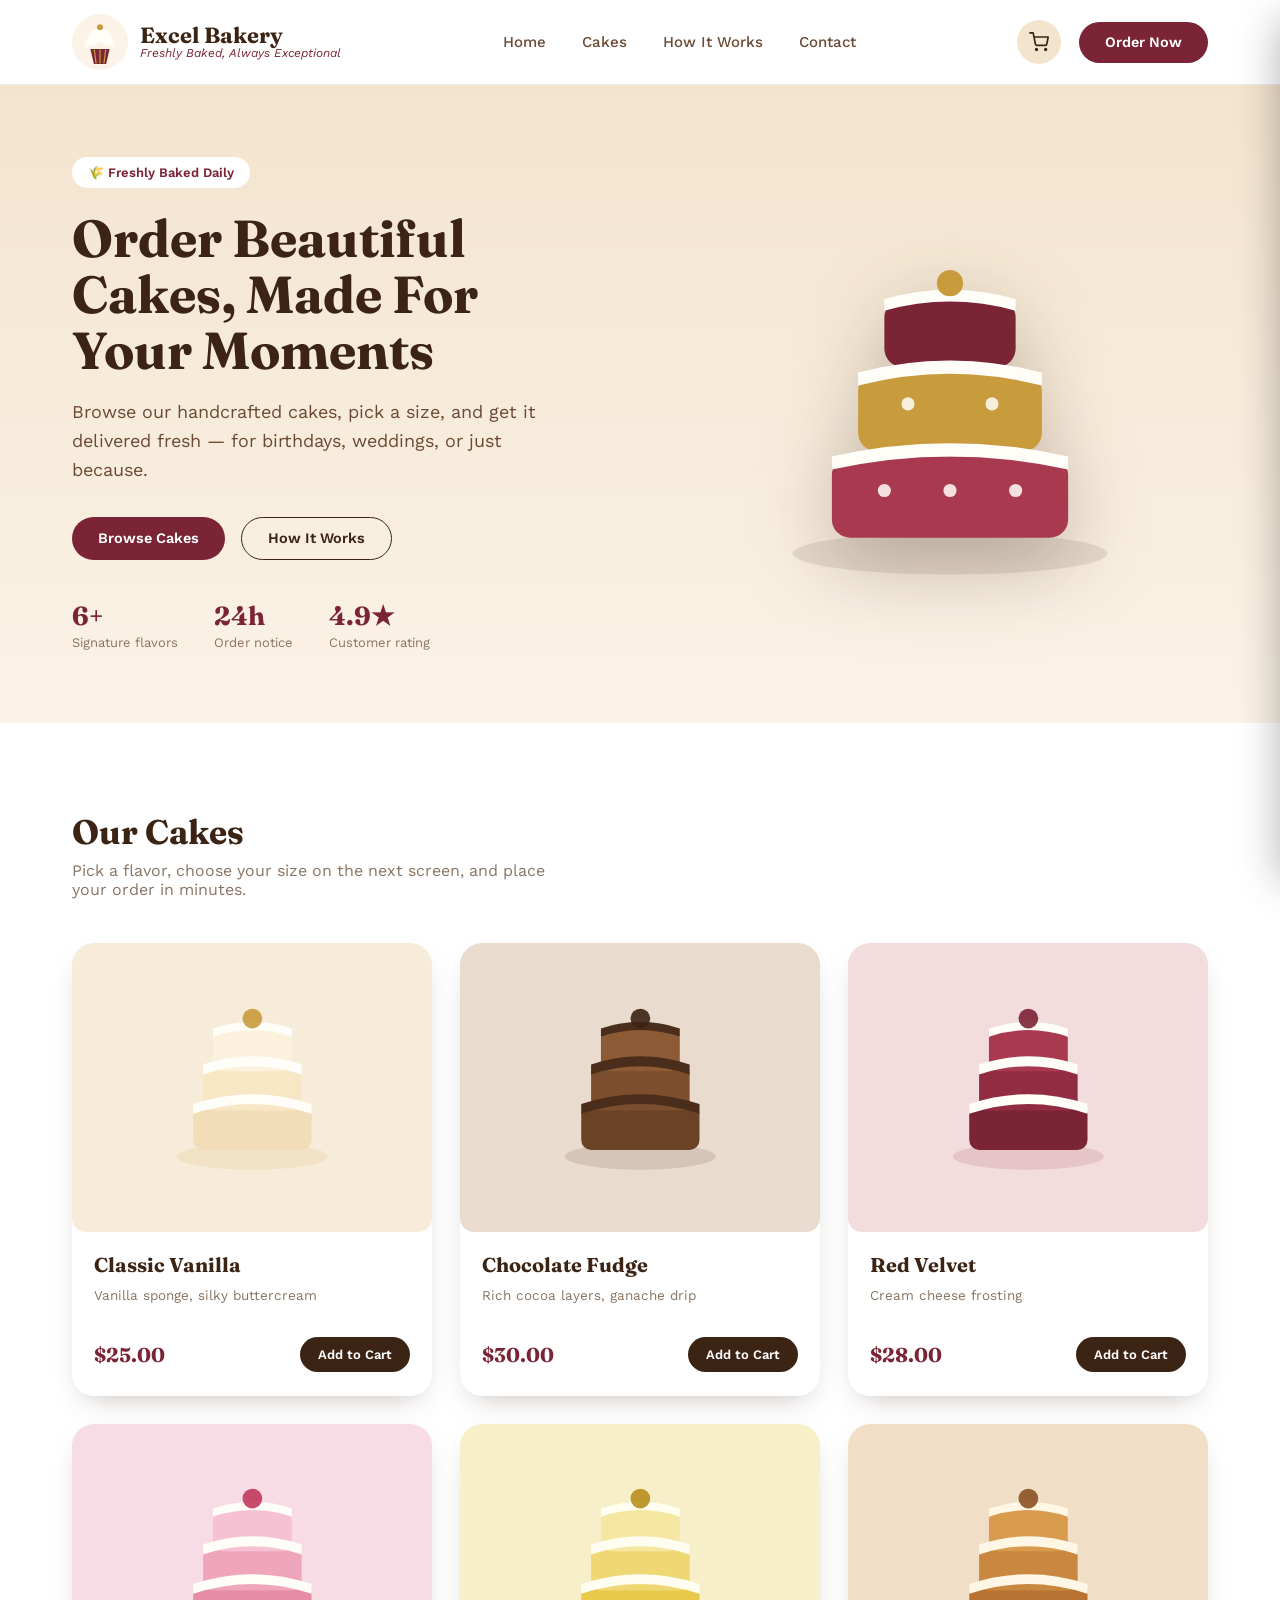
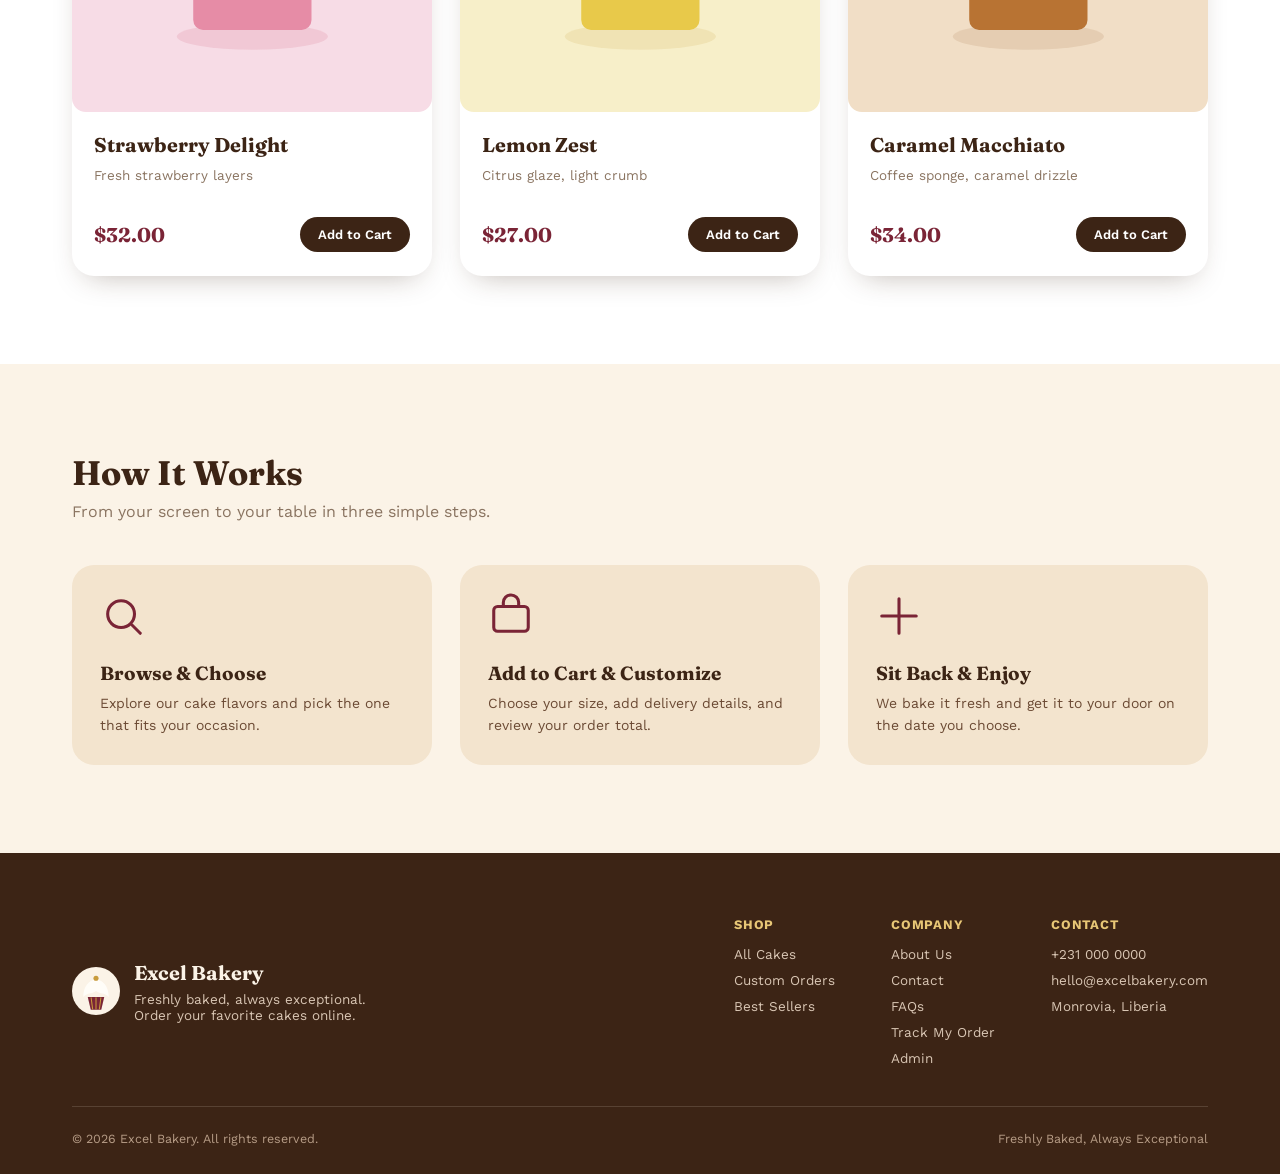
==== commit e5bc23f0: "Rebuild site as Excel Bakery cake ordering platform Replaces the Excel Booking Center service-bookin" ====
--- a/index.html
+++ b/index.html
@@ -1,281 +1,238 @@
 <!DOCTYPE html>
 <html lang="en">
 <head>
-  <meta charset="UTF-8" />
-  <meta name="viewport" content="width=device-width, initial-scale=1.0" />
-  <title>Excel Booking Center | Monrovia, Liberia</title>
-  <meta name="description" content="Book beauty, grooming and wellness services in Monrovia, Liberia with Excel Booking Center." />
-  <link rel="stylesheet" href="css/style.css" />
+<meta charset="UTF-8">
+<meta name="viewport" content="width=device-width, initial-scale=1.0">
+<title>Excel Bakery — Freshly Baked, Always Exceptional</title>
+<meta name="description" content="Order handcrafted cakes online from Excel Bakery. Browse flavors, customize your order, and get it delivered fresh.">
+<link rel="icon" type="image/svg+xml" href="[data-uri]">
+<link rel="stylesheet" href="css/style.css">
 </head>
 <body>
 
-  <!-- ============ HEADER / NAV ============ -->
-  <header class="site-header" id="top">
-    <div class="container header-inner">
-      <a href="#top" class="logo" aria-label="Excel Booking Center home">
-        <span class="logo-mark" aria-hidden="true">EBC</span>
-        <span class="logo-text">Excel Booking Center</span>
-      </a>
-
-      <button class="hamburger" id="hamburgerBtn" aria-label="Toggle navigation menu" aria-expanded="false" aria-controls="primaryNav">
-        <span></span>
-        <span></span>
-        <span></span>
+<!-- ===================== HEADER ===================== -->
+<header class="site-header">
+  <div class="container">
+    <a href="#" class="brand">
+      <img src="[data-uri]" alt="Excel Bakery logo">
+      <span class="brand-text">
+        <span class="name">Excel Bakery</span>
+        <span class="tag">Freshly Baked, Always Exceptional</span>
+      </span>
+    </a>
+
+    <nav class="main-nav" aria-label="Primary">
+      <a href="#home">Home</a>
+      <a href="#cakes">Cakes</a>
+      <a href="#how-it-works">How It Works</a>
+      <a href="#contact">Contact</a>
+    </nav>
+
+    <div class="header-actions">
+      <button type="button" class="cart-btn" id="open-cart-btn" aria-label="Open cart">
+        <svg viewBox="0 0 24 24" fill="none" stroke="currentColor" stroke-width="2" stroke-linecap="round" stroke-linejoin="round">
+          <circle cx="9" cy="21" r="1"></circle>
+          <circle cx="20" cy="21" r="1"></circle>
+          <path d="M1 1h4l2.68 13.39a2 2 0 0 0 2 1.61h9.72a2 2 0 0 0 2-1.61L23 6H6"></path>
+        </svg>
+        <span class="cart-count" id="cart-count">0</span>
       </button>
-
-      <nav class="primary-nav" id="primaryNav">
-        <ul>
-          <li><a href="#top" class="nav-link">Home</a></li>
-          <li><a href="#services" class="nav-link">Services</a></li>
-          <li><a href="#book" class="nav-link">Book Now</a></li>
-          <li><a href="#about" class="nav-link">About</a></li>
-          <li><a href="#contact" class="nav-link">Contact</a></li>
-        </ul>
-      </nav>
-    </div>
-  </header>
-
-  <main>
-    <!-- ============ HERO ============ -->
-    <section class="hero" id="home">
-      <div class="container hero-inner fade-in">
-        <div class="hero-text">
-          <h1 class="hero-headline">Look Good. Feel Excellent.</h1>
-          <p class="hero-tagline">Monrovia's trusted destination for hair, grooming, beauty &amp; wellness &mdash; booked in minutes.</p>
-          <button class="btn btn-primary btn-lg" id="heroBookBtn">Book Now</button>
-        </div>
-        <div class="hero-visual" aria-hidden="true">
-          <svg viewBox="0 0 320 320" width="100%" height="100%">
-            <circle cx="160" cy="160" r="140" fill="rgba(255,255,255,0.07)"/>
-            <circle cx="160" cy="160" r="102" fill="rgba(255,255,255,0.10)"/>
-            <g stroke="#E3A008" stroke-width="5" stroke-linecap="round">
-              <path d="M160 84v152M84 160h152"/>
-              <path d="M108 108l104 104M212 108l-104 104"/>
-            </g>
-            <circle cx="160" cy="160" r="24" fill="#E3A008"/>
-          </svg>
-        </div>
-      </div>
-    </section>
-
-    <!-- ============ SERVICES ============ -->
-    <section class="services" id="services">
-      <div class="container">
-        <h2 class="section-title fade-in">Our Services</h2>
-        <p class="section-subtitle fade-in">Choose from our range of professional services</p>
-
-        <div class="filter-bar fade-in" id="filterBar">
-          <button class="filter-btn active" data-category="all">All</button>
-          <button class="filter-btn" data-category="beauty">Beauty</button>
-          <button class="filter-btn" data-category="wellness">Wellness</button>
-          <button class="filter-btn" data-category="grooming">Grooming</button>
-        </div>
-
-        <div class="service-grid fade-in" id="serviceGrid">
-          <!-- Service cards injected by JavaScript -->
-        </div>
-      </div>
-    </section>
-
-    <!-- ============ BOOKING ============ -->
-    <section class="booking" id="book">
-      <div class="container">
-        <h2 class="section-title fade-in">Book Your Appointment</h2>
-        <p class="section-subtitle fade-in">Fill in your details and we'll see you soon</p>
-
-        <div class="booking-layout fade-in">
-
-          <!-- Booking Form -->
-          <form class="booking-form" id="bookingForm" novalidate>
-            <div class="form-group">
-              <label for="fullName">Full Name <span class="req">*</span></label>
-              <input type="text" id="fullName" name="fullName" placeholder="e.g. Comfort Johnson" autocomplete="name" />
-              <span class="error-msg" id="err-fullName"></span>
-            </div>
-
-            <div class="form-group">
-              <label for="phone">Phone Number <span class="req">*</span></label>
-              <input type="tel" id="phone" name="phone" placeholder="e.g. 0886692124 or +231886692124" autocomplete="tel" />
-              <span class="error-msg" id="err-phone"></span>
-            </div>
-
-            <div class="form-group">
-              <label for="email">Email Address <span class="req">*</span></label>
-              <input type="email" id="email" name="email" placeholder="e.g. name@example.com" autocomplete="email" />
-              <span class="error-msg" id="err-email"></span>
-            </div>
-
-            <div class="form-group">
-              <label id="servicesGroupLabel">Service(s) <span class="req">*</span></label>
-              <p class="field-hint">Pick one or more. They're scheduled back-to-back in the order you select them, starting from the time you choose below.</p>
-              <div class="service-checkbox-list" id="serviceCheckboxList" role="group" aria-labelledby="servicesGroupLabel"></div>
-              <span class="error-msg" id="err-services"></span>
-            </div>
-
-            <div class="form-group">
-              <label for="bookingDate">Preferred Date <span class="req">*</span></label>
-              <input type="date" id="bookingDate" name="bookingDate" />
-              <span class="error-msg" id="err-bookingDate"></span>
-            </div>
-
-            <div class="form-group">
-              <label id="timeSlotGroupLabel">Start Time <span class="req">*</span></label>
-              <p class="field-hint">This is when your first selected service begins.</p>
-              <div class="time-slot-grid" id="timeSlotGrid" role="group" aria-labelledby="timeSlotGroupLabel"></div>
-              <span class="error-msg" id="err-timeSlot"></span>
-            </div>
-
-            <div class="form-group">
-              <label for="notes">Additional Notes <span class="optional">(optional)</span></label>
-              <textarea id="notes" name="notes" rows="3" placeholder="Anything we should know?"></textarea>
-            </div>
-
-            <button type="submit" class="btn btn-primary btn-lg" id="submitBookingBtn">Confirm Booking</button>
-          </form>
-
-          <!-- Live Summary -->
-          <aside class="booking-summary" id="bookingSummary" aria-live="polite">
-            <h3>Booking Summary</h3>
-            <div class="schedule-list" id="summarySchedule">
-              <p class="empty-schedule" id="summaryEmpty">Select service(s) and a start time to see your schedule.</p>
-            </div>
-            <dl class="summary-list">
-              <dt>Date</dt>
-              <dd id="sum-date">&mdash;</dd>
-              <dt>Total Duration</dt>
-              <dd id="sum-duration">&mdash;</dd>
-            </dl>
-            <div class="summary-total">
-              <span>Total</span>
-              <span id="sum-total">$0</span>
-            </div>
-          </aside>
-
-          <!-- Confirmation Card (hidden until submission) -->
-          <div class="confirmation-card hidden" id="confirmationCard">
-            <div class="confirmation-icon" aria-hidden="true">&#10003;</div>
-            <h3>Booking Confirmed!</h3>
-            <p class="confirmation-ref">Reference: <strong id="conf-ref"></strong></p>
-            <dl class="summary-list">
-              <dt>Name</dt>
-              <dd id="conf-name"></dd>
-              <dt>Date</dt>
-              <dd id="conf-date"></dd>
-              <dt>Phone</dt>
-              <dd id="conf-phone"></dd>
-              <dt>Email</dt>
-              <dd id="conf-email"></dd>
-            </dl>
-            <div class="schedule-list" id="confirmationSchedule"></div>
-            <div class="summary-total">
-              <span>Total</span>
-              <span id="conf-total"></span>
-            </div>
-            <p class="field-hint">Your booking is now pending confirmation from our team. You can check its status anytime on the <a href="check-booking.html">Check My Booking</a> page using your reference and phone number.</p>
-            <button class="btn btn-secondary" id="makeAnotherBtn">Make Another Booking</button>
-          </div>
-
-        </div>
-      </div>
-    </section>
-
-    <!-- ============ MY BOOKINGS ============ -->
-    <section class="my-bookings" id="my-bookings">
-      <div class="container">
-        <h2 class="section-title fade-in">My Bookings</h2>
-        <p class="section-subtitle fade-in">Bookings made during this session</p>
-        <div class="bookings-list fade-in" id="bookingsList">
-          <p class="empty-state" id="bookingsEmptyState">You have no bookings yet. Book a service above to see it here.</p>
-        </div>
-      </div>
-    </section>
-
-    <!-- ============ ABOUT ============ -->
-    <section class="about" id="about">
-      <div class="container about-grid">
-        <div class="fade-in">
-          <h2 class="section-title">About Us</h2>
-          <p>Excel Booking Center is Monrovia's premier destination for hair styling, grooming, beauty and wellness services. Our experienced team is dedicated to helping every client look their best and feel confident, using quality products and a warm, welcoming atmosphere.</p>
-
-          <h3 class="about-subheading">Opening Hours</h3>
-          <ul class="hours-list">
-            <li><span>Monday &ndash; Friday</span><span>9:00 AM &ndash; 6:00 PM</span></li>
-            <li><span>Saturday</span><span>9:00 AM &ndash; 5:00 PM</span></li>
-            <li><span>Sunday</span><span>Closed</span></li>
+      <a href="#cakes" class="btn btn-primary">Order Now</a>
+    </div>
+  </div>
+</header>
+
+<!-- ===================== HERO ===================== -->
+<section class="hero" id="home">
+  <div class="container">
+    <div class="hero-copy">
+      <span class="eyebrow-chip">🌾 Freshly Baked Daily</span>
+      <h1>Order Beautiful Cakes, Made For Your Moments</h1>
+      <p class="lede">Browse our handcrafted cakes, pick a size, and get it delivered fresh — for birthdays, weddings, or just because.</p>
+      <div class="hero-ctas">
+        <a href="#cakes" class="btn btn-primary">Browse Cakes</a>
+        <a href="#how-it-works" class="btn btn-outline">How It Works</a>
+      </div>
+      <div class="hero-stats">
+        <div><strong>6+</strong><span>Signature flavors</span></div>
+        <div><strong>24h</strong><span>Order notice</span></div>
+        <div><strong>4.9★</strong><span>Customer rating</span></div>
+      </div>
+    </div>
+    <div class="hero-art">
+      <svg class="cake-illustration" viewBox="0 0 320 300" xmlns="http://www.w3.org/2000/svg">
+        <ellipse cx="160" cy="264" rx="120" ry="16" fill="#3C2415" opacity="0.10"/>
+        <rect x="70" y="190" width="180" height="62" rx="14" fill="#A9394E"/>
+        <rect x="90" y="126" width="140" height="60" rx="14" fill="#C89B3C"/>
+        <rect x="110" y="70" width="100" height="52" rx="14" fill="#7A2436"/>
+        <path d="M70 190 Q160 170 250 190 L250 200 Q160 180 70 200 Z" fill="#FFFDF8"/>
+        <path d="M90 126 Q160 108 230 126 L230 136 Q160 118 90 136 Z" fill="#FFFDF8"/>
+        <path d="M110 70 Q160 56 210 70 L210 79 Q160 65 110 79 Z" fill="#FFFDF8"/>
+        <circle cx="160" cy="58" r="10" fill="#C89B3C"/>
+        <circle cx="128" cy="150" r="5" fill="#FFFDF8" opacity="0.85"/>
+        <circle cx="192" cy="150" r="5" fill="#FFFDF8" opacity="0.85"/>
+        <circle cx="110" cy="216" r="5" fill="#FFFDF8" opacity="0.85"/>
+        <circle cx="210" cy="216" r="5" fill="#FFFDF8" opacity="0.85"/>
+        <circle cx="160" cy="216" r="5" fill="#FFFDF8" opacity="0.85"/>
+      </svg>
+    </div>
+  </div>
+</section>
+
+<!-- ===================== CATALOG ===================== -->
+<section class="section alt" id="cakes">
+  <div class="container">
+    <div class="section-head">
+      <div>
+        <h2>Our Cakes</h2>
+        <p>Pick a flavor, choose your size on the next screen, and place your order in minutes.</p>
+      </div>
+    </div>
+    <div class="cake-grid" id="cake-grid"><!-- filled by script.js --></div>
+  </div>
+</section>
+
+<!-- ===================== HOW IT WORKS ===================== -->
+<section class="section" id="how-it-works">
+  <div class="container">
+    <div class="section-head">
+      <div>
+        <h2>How It Works</h2>
+        <p>From your screen to your table in three simple steps.</p>
+      </div>
+    </div>
+    <div class="steps">
+      <div class="step-card">
+        <svg class="step-icon" viewBox="0 0 24 24" fill="none" stroke="#7A2436" stroke-width="1.6"><circle cx="11" cy="11" r="7"/><path d="M21 21l-4.3-4.3" stroke-linecap="round"/></svg>
+        <h3>Browse & Choose</h3>
+        <p>Explore our cake flavors and pick the one that fits your occasion.</p>
+      </div>
+      <div class="step-card">
+        <svg class="step-icon" viewBox="0 0 24 24" fill="none" stroke="#7A2436" stroke-width="1.6"><rect x="3" y="7" width="18" height="13" rx="2"/><path d="M8 7V5a4 4 0 0 1 8 0v2" stroke-linecap="round"/></svg>
+        <h3>Add to Cart & Customize</h3>
+        <p>Choose your size, add delivery details, and review your order total.</p>
+      </div>
+      <div class="step-card">
+        <svg class="step-icon" viewBox="0 0 24 24" fill="none" stroke="#7A2436" stroke-width="1.6"><path d="M3 12h18M12 3v18" stroke-linecap="round"/></svg>
+        <h3>Sit Back & Enjoy</h3>
+        <p>We bake it fresh and get it to your door on the date you choose.</p>
+      </div>
+    </div>
+  </div>
+</section>
+
+<!-- ===================== FOOTER ===================== -->
+<footer class="site-footer" id="contact">
+  <div class="container">
+    <div class="footer-top">
+      <div class="footer-brand">
+        <img src="[data-uri]" alt="Excel Bakery logo">
+        <div>
+          <div class="name">Excel Bakery</div>
+          <p>Freshly baked, always exceptional. Order your favorite cakes online.</p>
+        </div>
+      </div>
+      <div class="footer-links">
+        <div>
+          <h4>Shop</h4>
+          <ul>
+            <li><a href="#cakes">All Cakes</a></li>
+            <li><a href="#cakes">Custom Orders</a></li>
+            <li><a href="#cakes">Best Sellers</a></li>
           </ul>
-
-          <h3 class="about-subheading">Visit Us</h3>
-          <address>
-            Randall Street, Monrovia, Montserrado County, Liberia<br />
-            Phone: <a href="tel:+231770000000">+231 770 000 000</a><br />
-            Email: <a href="mailto:info@excelbookingcenter.com">info@excelbookingcenter.com</a>
-          </address>
-        </div>
-
-        <!-- ============ CONTACT ============ -->
-        <div class="fade-in" id="contact">
-          <h2 class="section-title">Contact Us</h2>
-          <form class="contact-form" id="contactForm" novalidate>
-            <div class="form-group">
-              <label for="contactName">Name <span class="req">*</span></label>
-              <input type="text" id="contactName" name="contactName" placeholder="Your name" autocomplete="name" />
-              <span class="error-msg" id="err-contactName"></span>
-            </div>
-            <div class="form-group">
-              <label for="contactEmail">Email <span class="req">*</span></label>
-              <input type="email" id="contactEmail" name="contactEmail" placeholder="you@example.com" autocomplete="email" />
-              <span class="error-msg" id="err-contactEmail"></span>
-            </div>
-            <div class="form-group">
-              <label for="contactMessage">Message <span class="req">*</span></label>
-              <textarea id="contactMessage" name="contactMessage" rows="4" placeholder="How can we help?"></textarea>
-              <span class="error-msg" id="err-contactMessage"></span>
-            </div>
-            <button type="submit" class="btn btn-primary">Send Message</button>
-          </form>
-        </div>
-      </div>
-    </section>
-  </main>
-
-  <!-- ============ FOOTER ============ -->
-  <footer class="site-footer">
-    <div class="container footer-inner">
-      <div class="footer-brand">
-        <span class="logo-mark" aria-hidden="true">EBC</span>
-        <span>Excel Booking Center</span>
-      </div>
-
-      <nav class="footer-links" aria-label="Footer">
-        <a href="#top">Home</a>
-        <a href="#services">Services</a>
-        <a href="#book">Book Now</a>
-        <a href="#about">About</a>
-        <a href="#contact">Contact</a>
-        <a href="check-booking.html">Check My Booking</a>
-        <a href="admin.html">Admin Login</a>
-      </nav>
-
-      <div class="footer-social" aria-label="Social media links">
-        <a href="#" aria-label="Facebook" class="social-icon">
-          <svg viewBox="0 0 24 24" width="20" height="20" fill="currentColor" aria-hidden="true"><path d="M13.5 21v-8.2h2.75l.41-3.2h-3.16V7.4c0-.93.26-1.56 1.6-1.56h1.7V2.98C15.98 2.9 15 2.8 13.85 2.8c-2.4 0-4.05 1.47-4.05 4.16v2.64H7.03v3.2h2.77V21h3.7z"/></svg>
-        </a>
-        <a href="#" aria-label="Instagram" class="social-icon">
-          <svg viewBox="0 0 24 24" width="20" height="20" fill="currentColor" aria-hidden="true"><path d="M12 2.2c2.7 0 3 .01 4.1.06 1.05.05 1.6.22 2 .37.5.2.85.43 1.22.8.37.37.6.72.8 1.22.15.4.32.95.37 2 .05 1.1.06 1.4.06 4.1s-.01 3-.06 4.1c-.05 1.05-.22 1.6-.37 2-.2.5-.43.85-.8 1.22-.37.37-.72.6-1.22.8-.4.15-.95.32-2 .37-1.1.05-1.4.06-4.1.06s-3-.01-4.1-.06c-1.05-.05-1.6-.22-2-.37-.5-.2-.85-.43-1.22-.8-.37-.37-.6-.72-.8-1.22-.15-.4-.32-.95-.37-2-.05-1.1-.06-1.4-.06-4.1s.01-3 .06-4.1c.05-1.05.22-1.6.37-2 .2-.5.43-.85.8-1.22.37-.37.72-.6 1.22-.8.4-.15.95-.32 2-.37 1.1-.05 1.4-.06 4.1-.06M12 0C9.25 0 8.9.01 7.8.06 6.7.11 5.9.3 5.24.56c-.7.27-1.3.64-1.9 1.24-.6.6-.97 1.2-1.24 1.9-.26.66-.45 1.46-.5 2.56C1.55 7.4 1.54 7.75 1.54 10.5v3c0 2.75.01 3.1.06 4.2.05 1.1.24 1.9.5 2.56.27.7.64 1.3 1.24 1.9.6.6 1.2.97 1.9 1.24.66.26 1.46.45 2.56.5 1.1.05 1.45.06 4.2.06s3.1-.01 4.2-.06c1.1-.05 1.9-.24 2.56-.5.7-.27 1.3-.64 1.9-1.24.6-.6.97-1.2 1.24-1.9.26-.66.45-1.46.5-2.56.05-1.1.06-1.45.06-4.2v-3c0-2.75-.01-3.1-.06-4.2-.05-1.1-.24-1.9-.5-2.56-.27-.7-.64-1.3-1.24-1.9-.6-.6-1.2-.97-1.9-1.24-.66-.26-1.46-.45-2.56-.5C15.1.01 14.75 0 12 0z"/><path d="M12 5.84A6.16 6.16 0 1 0 18.16 12 6.16 6.16 0 0 0 12 5.84zm0 10.16A4 4 0 1 1 16 12a4 4 0 0 1-4 4zM18.4 4.6a1.44 1.44 0 1 0 1.44 1.44A1.44 1.44 0 0 0 18.4 4.6z"/></svg>
-        </a>
-        <a href="#" aria-label="WhatsApp" class="social-icon">
-          <svg viewBox="0 0 24 24" width="20" height="20" fill="currentColor" aria-hidden="true"><path d="M12 2a10 10 0 0 0-8.6 15L2 22l5.15-1.35A10 10 0 1 0 12 2zm0 18.2a8.15 8.15 0 0 1-4.16-1.14l-.3-.18-3.05.8.82-2.97-.2-.3A8.2 8.2 0 1 1 12 20.2z"/><path d="M16.7 14.2c-.25-.13-1.47-.72-1.7-.8-.23-.08-.4-.13-.56.13-.17.25-.65.8-.8.96-.15.17-.3.19-.55.06-.25-.13-1.06-.39-2.02-1.24-.75-.67-1.25-1.5-1.4-1.75-.14-.25-.02-.38.11-.51.12-.12.25-.3.38-.45.13-.15.17-.25.25-.42.08-.17.04-.31-.02-.44-.06-.13-.56-1.35-.77-1.85-.2-.48-.4-.42-.56-.43h-.48c-.17 0-.44.06-.67.31-.23.25-.87.85-.87 2.08 0 1.23.9 2.42 1.02 2.58.13.17 1.77 2.7 4.28 3.79.6.26 1.06.41 1.43.53.6.19 1.15.16 1.58.1.48-.07 1.47-.6 1.68-1.18.2-.58.2-1.08.14-1.18-.06-.1-.23-.16-.48-.28z"/></svg>
-        </a>
-      </div>
-    </div>
-    <div class="container footer-bottom">
-      <p>&copy; <span id="currentYear"></span> Excel Booking Center, Monrovia, Liberia. All rights reserved.</p>
-    </div>
-  </footer>
-
-  <!-- ============ TOAST ============ -->
-  <div class="toast" id="toast" role="status" aria-live="polite"></div>
-
-  <script src="js/script.js"></script>
+        </div>
+        <div>
+          <h4>Company</h4>
+          <ul>
+            <li><a href="#home">About Us</a></li>
+            <li><a href="#contact">Contact</a></li>
+            <li><a href="#how-it-works">FAQs</a></li>
+            <li><a href="check-booking.html">Track My Order</a></li>
+            <li><a href="admin.html">Admin</a></li>
+          </ul>
+        </div>
+        <div>
+          <h4>Contact</h4>
+          <ul>
+            <li>+231 000 0000</li>
+            <li>hello@excelbakery.com</li>
+            <li>Monrovia, Liberia</li>
+          </ul>
+        </div>
+      </div>
+    </div>
+    <div class="footer-bottom">
+      <span>© 2026 Excel Bakery. All rights reserved.</span>
+      <span>Freshly Baked, Always Exceptional</span>
+    </div>
+  </div>
+</footer>
+
+<!-- ===================== CART DRAWER ===================== -->
+<div class="overlay" id="overlay"></div>
+<aside class="cart-drawer" id="cart-drawer" aria-label="Shopping cart">
+
+  <!-- Step 1: Cart items -->
+  <div class="cart-step active" id="step-cart">
+    <div class="cart-drawer-header">
+      <h2>Your Cart</h2>
+      <button type="button" class="close-btn" id="close-cart-btn" aria-label="Close cart">✕</button>
+    </div>
+    <div class="cart-drawer-body" id="cart-items"><!-- filled by script.js --></div>
+    <div class="cart-drawer-footer">
+      <div class="summary-row"><span>Subtotal</span><span id="subtotal-value">$0.00</span></div>
+      <div class="summary-row"><span>Delivery Fee</span><span id="delivery-value">$0.00</span></div>
+      <div class="summary-row total"><span>Total</span><span id="total-value">$0.00</span></div>
+      <button type="button" class="btn btn-primary btn-block" id="checkout-btn" style="margin-top:16px;">Checkout</button>
+    </div>
+  </div>
+
+  <!-- Step 2: Checkout form -->
+  <div class="cart-step" id="step-checkout">
+    <div class="cart-drawer-header">
+      <h2>Delivery Details</h2>
+      <button type="button" class="close-btn" id="close-cart-btn-2" onclick="document.getElementById('close-cart-btn').click()" aria-label="Close cart">✕</button>
+    </div>
+    <form class="cart-drawer-body" id="checkout-form" style="flex:1;">
+      <a href="#" class="back-link" id="back-to-cart">← Back to cart</a>
+      <div class="field">
+        <label for="cust-name">Full Name</label>
+        <input type="text" id="cust-name" name="name" required placeholder="Jane Doe">
+      </div>
+      <div class="field">
+        <label for="cust-phone">Phone Number</label>
+        <input type="tel" id="cust-phone" name="phone" required placeholder="+231 00 000 0000">
+      </div>
+      <div class="field">
+        <label for="cust-address">Delivery Address</label>
+        <input type="text" id="cust-address" name="address" required placeholder="Street, city">
+      </div>
+      <div class="field">
+        <label for="cust-notes">Notes (optional)</label>
+        <textarea id="cust-notes" name="notes" placeholder="Delivery date, cake message, allergies…"></textarea>
+      </div>
+      <button type="submit" class="btn btn-primary btn-block">Place Order</button>
+    </form>
+  </div>
+
+  <!-- Step 3: Confirmation -->
+  <div class="cart-step" id="step-confirm">
+    <div class="cart-drawer-header">
+      <h2>Order Placed</h2>
+      <button type="button" class="close-btn" onclick="document.getElementById('close-cart-btn').click()" aria-label="Close cart">✕</button>
+    </div>
+    <div class="confirm-step active">
+      <div class="check-badge">✓</div>
+      <h3>Thank you!</h3>
+      <p>Your order has been received. We'll reach out to confirm delivery details.</p>
+      <div class="order-ref">Order <span id="order-ref"></span></div>
+      <p style="font-size:12.5px;color:var(--ink-muted);">You can check its status anytime on the <a href="check-booking.html" style="color:var(--burgundy);font-weight:600;">Track My Order</a> page using this reference and your phone number.</p>
+      <button type="button" class="btn btn-outline" id="new-order-btn" style="margin-top:10px;">Place Another Order</button>
+    </div>
+  </div>
+
+</aside>
+
+<script src="js/script.js"></script>
 </body>
 </html>
--- a/css/style.css
+++ b/css/style.css
@@ -1,800 +1,921 @@
-/* =========================================================
-   EXCEL BOOKING CENTER — STYLESHEET
-   Sections: Reset, Custom Properties, Base, Layout Helpers,
-   Header/Nav, Hero, Services, Booking, Summary/Confirmation,
-   My Bookings, About/Contact, Footer, Toast, Animations,
-   Responsive Breakpoints
-   ========================================================= */
-
-/* ---------- Reset ---------- */
-*, *::before, *::after { box-sizing: border-box; margin: 0; padding: 0; }
+/* ============================================
+   Excel Bakery — Static Site Styles
+   Palette pulled from the brand logo:
+   deep chocolate brown, warm gold, cream, burgundy accent
+   ============================================ */
+
+@import url('https://fonts.googleapis.com/css2?family=Fraunces:opsz,wght@9..144,400;9..144,600;9..144,700&family=Work+Sans:wght@400;500;600;700&display=swap');
+
+:root {
+  --cream: #FBF3E7;
+  --cream-deep: #F3E4CE;
+  --brown: #3C2415;
+  --brown-soft: #6B4A34;
+  --gold: #C89B3C;
+  --gold-light: #E8C776;
+  --burgundy: #7A2436;
+  --burgundy-light: #9B4256;
+  --white: #FFFFFF;
+  --ink-muted: #8A7461;
+
+  --font-display: 'Fraunces', serif;
+  --font-body: 'Work Sans', sans-serif;
+
+  --radius-lg: 22px;
+  --radius-md: 14px;
+  --radius-sm: 8px;
+
+  --shadow-card: 0 12px 30px -14px rgba(60, 36, 21, 0.35);
+}
+
+* { box-sizing: border-box; }
+
 html { scroll-behavior: smooth; }
-img, svg { display: block; max-width: 100%; }
-ul { list-style: none; }
-a { text-decoration: none; color: inherit; }
-button { font: inherit; cursor: pointer; border: none; background: none; }
-input, select, textarea { font: inherit; }
-
-/* ---------- Custom Properties (Theme) ---------- */
-:root {
-  /* Colors */
-  --color-primary: #0E5C56;
-  --color-primary-dark: #093F3A;
-  --color-primary-light: #E4F1EF;
-  --color-accent: #E3A008;
-  --color-accent-dark: #B87D04;
-  --color-text: #1E2724;
-  --color-text-muted: #5A6663;
-  --color-bg: #FFFFFF;
-  --color-bg-alt: #F6F8F7;
-  --color-border: #DDE4E2;
-  --color-success: #1E8A4C;
-  --color-error: #C0392B;
-  --color-white: #FFFFFF;
-
-  /* Spacing scale */
-  --space-1: 8px;
-  --space-2: 16px;
-  --space-3: 24px;
-  --space-4: 32px;
-  --space-5: 48px;
-  --space-6: 64px;
-
-  /* Radius & Shadow */
-  --radius-sm: 6px;
-  --radius-md: 12px;
-  --radius-lg: 20px;
-  --shadow-sm: 0 2px 8px rgba(9, 63, 58, 0.08);
-  --shadow-md: 0 8px 24px rgba(9, 63, 58, 0.12);
-  --shadow-lg: 0 16px 40px rgba(9, 63, 58, 0.18);
-
-  /* Fonts */
-  --font-heading: "Segoe UI", -apple-system, BlinkMacSystemFont, "Helvetica Neue", Arial, sans-serif;
-  --font-body: -apple-system, BlinkMacSystemFont, "Segoe UI", Roboto, Helvetica, Arial, sans-serif;
-
-  /* Layout */
-  --header-height: 72px;
-  --max-width: 1180px;
-}
-
-/* ---------- Base ---------- */
+
 body {
+  margin: 0;
   font-family: var(--font-body);
-  font-size: 16px;
-  line-height: 1.6;
-  color: var(--color-text);
-  background: var(--color-bg);
-}
-
-h1, h2, h3, h4 {
-  font-family: var(--font-heading);
-  font-weight: 700;
-  line-height: 1.25;
-  color: var(--color-primary-dark);
-}
-
-p { color: var(--color-text-muted); }
+  background: var(--cream);
+  color: var(--brown);
+  -webkit-font-smoothing: antialiased;
+}
+
+img { max-width: 100%; display: block; }
+
+a { color: inherit; text-decoration: none; }
+
+button { font-family: inherit; cursor: pointer; border: none; background: none; }
+
+:focus-visible {
+  outline: 3px solid var(--burgundy);
+  outline-offset: 2px;
+}
 
 .container {
-  max-width: var(--max-width);
-  margin-inline: auto;
-  padding-inline: var(--space-2);
-}
-
-section { padding-block: var(--space-6); }
-
-.section-title {
-  font-size: clamp(1.6rem, 1.3rem + 1.2vw, 2.4rem);
-  text-align: center;
-  margin-bottom: var(--space-1);
-}
-
-.section-subtitle {
-  text-align: center;
-  max-width: 560px;
-  margin-inline: auto;
-  margin-bottom: var(--space-4);
-}
-
-/* ---------- Buttons ---------- */
-.btn {
-  display: inline-flex;
-  align-items: center;
-  justify-content: center;
-  min-height: 44px;
-  padding: 0 var(--space-3);
-  border-radius: var(--radius-md);
-  font-weight: 600;
-  font-size: 1rem;
-  transition: transform 0.15s ease, box-shadow 0.15s ease, background-color 0.15s ease;
-}
-
-.btn-primary {
-  background: var(--color-accent);
-  color: var(--color-primary-dark);
-}
-.btn-primary:hover, .btn-primary:focus-visible {
-  background: var(--color-accent-dark);
-  transform: translateY(-2px);
-  box-shadow: var(--shadow-md);
-}
-
-.btn-secondary {
-  background: var(--color-primary);
-  color: var(--color-white);
-}
-.btn-secondary:hover, .btn-secondary:focus-visible {
-  background: var(--color-primary-dark);
-  transform: translateY(-2px);
-  box-shadow: var(--shadow-md);
-}
-
-.btn-lg { padding: 0 var(--space-4); font-size: 1.1rem; min-height: 48px; }
-
-/* ---------- Header / Nav ---------- */
+  max-width: 1200px;
+  margin: 0 auto;
+  padding: 0 32px;
+}
+
+/* ---------- Header ---------- */
+
 .site-header {
   position: sticky;
   top: 0;
-  z-index: 100;
-  background: var(--color-bg);
-  box-shadow: var(--shadow-sm);
-  height: var(--header-height);
-  display: flex;
-  align-items: center;
-}
-
-.header-inner {
+  z-index: 40;
+  background: var(--white);
+  border-bottom: 1px solid rgba(60, 36, 21, 0.08);
+}
+
+.site-header .container {
   display: flex;
   align-items: center;
   justify-content: space-between;
-  width: 100%;
-}
-
-.logo {
-  display: flex;
-  align-items: center;
-  gap: var(--space-1);
-  font-family: var(--font-heading);
+  gap: 24px;
+  padding-top: 14px;
+  padding-bottom: 14px;
+}
+
+.brand {
+  display: flex;
+  align-items: center;
+  gap: 12px;
+}
+
+.brand img {
+  height: 56px;
+  width: 56px;
+  object-fit: contain;
+}
+
+.brand-text {
+  display: flex;
+  flex-direction: column;
+  line-height: 1.05;
+}
+
+.brand-text .name {
+  font-family: var(--font-display);
   font-weight: 700;
-  font-size: 1.15rem;
-  color: var(--color-primary-dark);
-}
-
-.logo-mark {
-  display: inline-flex;
+  font-size: 22px;
+  color: var(--brown);
+}
+
+.brand-text .tag {
+  font-size: 12px;
+  color: var(--burgundy);
+  font-style: italic;
+}
+
+.main-nav {
+  display: flex;
+  align-items: center;
+  gap: 36px;
+}
+
+.main-nav a {
+  font-size: 15px;
+  font-weight: 500;
+  color: var(--brown-soft);
+  position: relative;
+  padding: 4px 0;
+}
+
+.main-nav a:hover { color: var(--burgundy); }
+
+.header-actions {
+  display: flex;
+  align-items: center;
+  gap: 18px;
+}
+
+.cart-btn {
+  position: relative;
+  display: flex;
   align-items: center;
   justify-content: center;
-  width: 40px;
-  height: 40px;
-  border-radius: var(--radius-sm);
-  background: var(--color-primary);
-  color: var(--color-white);
-  font-size: 0.85rem;
-  font-weight: 800;
-  letter-spacing: 0.5px;
-}
-
-.primary-nav ul {
-  display: flex;
-  gap: var(--space-3);
-}
-
-.nav-link {
-  font-weight: 500;
-  padding: var(--space-1);
-  position: relative;
-}
-.nav-link::after {
-  content: "";
-  position: absolute;
-  left: var(--space-1);
-  right: var(--space-1);
-  bottom: 2px;
-  height: 2px;
-  background: var(--color-accent);
-  transform: scaleX(0);
-  transition: transform 0.2s ease;
-}
-.nav-link:hover::after, .nav-link:focus-visible::after { transform: scaleX(1); }
-
-.hamburger {
-  display: none;
-  flex-direction: column;
-  justify-content: center;
-  gap: 5px;
   width: 44px;
   height: 44px;
-}
-.hamburger span {
-  width: 24px;
-  height: 2px;
-  background: var(--color-primary-dark);
-  margin-inline: auto;
-  transition: transform 0.25s ease, opacity 0.25s ease;
-}
-.hamburger.open span:nth-child(1) { transform: translateY(7px) rotate(45deg); }
-.hamburger.open span:nth-child(2) { opacity: 0; }
-.hamburger.open span:nth-child(3) { transform: translateY(-7px) rotate(-45deg); }
+  border-radius: 50%;
+  background: var(--cream-deep);
+  color: var(--brown);
+}
+
+.cart-btn svg { width: 20px; height: 20px; }
+
+.cart-count {
+  position: absolute;
+  top: -4px;
+  right: -4px;
+  background: var(--burgundy);
+  color: var(--white);
+  font-size: 11px;
+  font-weight: 700;
+  min-width: 18px;
+  height: 18px;
+  border-radius: 999px;
+  display: flex;
+  align-items: center;
+  justify-content: center;
+  padding: 0 4px;
+}
+
+.btn {
+  display: inline-flex;
+  align-items: center;
+  justify-content: center;
+  gap: 8px;
+  padding: 12px 26px;
+  border-radius: 999px;
+  font-weight: 600;
+  font-size: 14.5px;
+  transition: transform 0.15s ease, box-shadow 0.15s ease;
+}
+
+.btn-primary {
+  background: var(--burgundy);
+  color: var(--white);
+}
+
+.btn-primary:hover { box-shadow: 0 8px 20px -8px rgba(122, 36, 54, 0.6); }
+
+.btn-outline {
+  background: transparent;
+  border: 1.5px solid var(--brown);
+  color: var(--brown);
+}
+
+.btn-outline:hover { background: var(--brown); color: var(--white); }
+
+.btn-block { width: 100%; }
 
 /* ---------- Hero ---------- */
+
 .hero {
-  background: linear-gradient(135deg, var(--color-primary-dark), var(--color-primary));
-  color: var(--color-white);
-  padding-block: var(--space-6);
-}
-.hero-inner {
+  background: linear-gradient(180deg, var(--cream-deep) 0%, var(--cream) 100%);
+}
+
+.hero .container {
+  display: grid;
+  grid-template-columns: 1.05fr 0.95fr;
+  align-items: center;
+  gap: 48px;
+  padding-top: 72px;
+  padding-bottom: 72px;
+}
+
+.eyebrow-chip {
+  display: inline-flex;
+  align-items: center;
+  gap: 8px;
+  background: var(--white);
+  color: var(--burgundy);
+  font-size: 13px;
+  font-weight: 600;
+  padding: 8px 16px;
+  border-radius: 999px;
+  margin-bottom: 22px;
+}
+
+.hero h1 {
+  font-family: var(--font-display);
+  font-size: 52px;
+  line-height: 1.08;
+  font-weight: 700;
+  margin: 0 0 20px;
+  max-width: 12ch;
+}
+
+.hero p.lede {
+  font-size: 18px;
+  line-height: 1.6;
+  color: var(--brown-soft);
+  max-width: 46ch;
+  margin: 0 0 32px;
+}
+
+.hero-ctas { display: flex; gap: 16px; margin-bottom: 40px; }
+
+.hero-stats {
+  display: flex;
+  gap: 36px;
+}
+
+.hero-stats div strong {
+  display: block;
+  font-family: var(--font-display);
+  font-size: 26px;
+  color: var(--burgundy);
+}
+
+.hero-stats div span {
+  font-size: 13px;
+  color: var(--ink-muted);
+}
+
+.hero-art {
+  position: relative;
+  display: flex;
+  align-items: center;
+  justify-content: center;
+}
+
+.hero-art .cake-illustration {
+  width: 100%;
+  max-width: 420px;
+  filter: drop-shadow(0 24px 40px rgba(60, 36, 21, 0.28));
+}
+
+/* ---------- Section headings ---------- */
+
+.section { padding: 88px 0; }
+.section.alt { background: var(--white); }
+
+.section-head {
+  display: flex;
+  align-items: flex-end;
+  justify-content: space-between;
+  gap: 24px;
+  margin-bottom: 44px;
+}
+
+.section-head h2 {
+  font-family: var(--font-display);
+  font-size: 34px;
+  font-weight: 700;
+  margin: 0 0 8px;
+}
+
+.section-head p {
+  color: var(--ink-muted);
+  margin: 0;
+  max-width: 48ch;
+}
+
+/* ---------- Cake grid ---------- */
+
+.cake-grid {
+  display: grid;
+  grid-template-columns: repeat(3, 1fr);
+  gap: 28px;
+}
+
+.cake-card {
+  background: var(--white);
+  border-radius: var(--radius-lg);
+  overflow: hidden;
+  box-shadow: var(--shadow-card);
   display: flex;
   flex-direction: column;
-  align-items: center;
-  gap: var(--space-4);
+}
+
+.cake-card .cake-thumb {
+  aspect-ratio: 4 / 3;
+  display: flex;
+  align-items: center;
+  justify-content: center;
+  padding: 18px;
+}
+
+.cake-card .cake-thumb svg { width: 78%; height: 78%; }
+
+.cake-card-body { padding: 20px 22px 24px; display: flex; flex-direction: column; gap: 10px; flex: 1; }
+
+.cake-card-body h3 {
+  font-family: var(--font-display);
+  font-size: 20px;
+  margin: 0;
+}
+
+.cake-card-body .desc {
+  font-size: 13.5px;
+  color: var(--ink-muted);
+  margin: 0;
+  min-height: 34px;
+}
+
+.cake-card-footer {
+  margin-top: auto;
+  display: flex;
+  align-items: center;
+  justify-content: space-between;
+  padding-top: 6px;
+}
+
+.price {
+  font-family: var(--font-display);
+  font-weight: 700;
+  font-size: 20px;
+  color: var(--burgundy);
+}
+
+.add-btn {
+  background: var(--brown);
+  color: var(--white);
+  padding: 10px 18px;
+  border-radius: 999px;
+  font-size: 13px;
+  font-weight: 600;
+}
+
+.add-btn:hover { background: var(--burgundy); }
+
+/* ---------- How it works ---------- */
+
+.steps {
+  display: grid;
+  grid-template-columns: repeat(3, 1fr);
+  gap: 28px;
+}
+
+.step-card {
+  background: var(--cream-deep);
+  border-radius: var(--radius-lg);
+  padding: 28px;
+}
+
+.step-card .step-icon {
+  width: 46px;
+  height: 46px;
+  margin-bottom: 18px;
+}
+
+.step-card h3 {
+  font-family: var(--font-display);
+  font-size: 19px;
+  margin: 0 0 8px;
+}
+
+.step-card p {
+  font-size: 14px;
+  color: var(--brown-soft);
+  margin: 0;
+  line-height: 1.55;
+}
+
+/* ---------- Footer ---------- */
+
+.site-footer {
+  background: var(--brown);
+  color: var(--cream);
+  padding: 64px 0 28px;
+}
+
+.footer-top {
+  display: flex;
+  justify-content: space-between;
+  gap: 48px;
+  padding-bottom: 40px;
+  border-bottom: 1px solid rgba(251, 243, 231, 0.14);
+}
+
+.footer-brand { display: flex; gap: 14px; align-items: center; max-width: 320px; }
+.footer-brand img { height: 48px; width: 48px; object-fit: contain; }
+.footer-brand .name { font-family: var(--font-display); font-size: 20px; font-weight: 700; }
+.footer-brand p { font-size: 13.5px; color: #D9C6B4; margin: 6px 0 0; }
+
+.footer-links { display: flex; gap: 56px; }
+.footer-links h4 {
+  font-size: 13px;
+  text-transform: uppercase;
+  letter-spacing: 0.06em;
+  color: var(--gold-light);
+  margin: 0 0 14px;
+}
+.footer-links ul { list-style: none; margin: 0; padding: 0; display: flex; flex-direction: column; gap: 10px; }
+.footer-links a, .footer-links li { font-size: 13.5px; color: #D9C6B4; }
+.footer-links a:hover { color: var(--white); }
+
+.footer-bottom {
+  padding-top: 24px;
+  font-size: 12.5px;
+  color: #B69C86;
+  display: flex;
+  justify-content: space-between;
+}
+
+/* ---------- Cart drawer ---------- */
+
+.overlay {
+  position: fixed;
+  inset: 0;
+  background: rgba(60, 36, 21, 0.45);
+  opacity: 0;
+  pointer-events: none;
+  transition: opacity 0.25s ease;
+  z-index: 50;
+}
+
+.overlay.open { opacity: 1; pointer-events: auto; }
+
+.cart-drawer {
+  position: fixed;
+  top: 0;
+  right: 0;
+  height: 100%;
+  width: 420px;
+  max-width: 92vw;
+  background: var(--cream);
+  z-index: 60;
+  display: flex;
+  flex-direction: column;
+  transform: translateX(100%);
+  transition: transform 0.3s ease;
+  box-shadow: -20px 0 40px -20px rgba(0,0,0,0.3);
+}
+
+.cart-drawer.open { transform: translateX(0); }
+
+.cart-drawer-header {
+  display: flex;
+  align-items: center;
+  justify-content: space-between;
+  padding: 22px 24px;
+  background: var(--white);
+  border-bottom: 1px solid rgba(60,36,21,0.08);
+}
+
+.cart-drawer-header h2 {
+  font-family: var(--font-display);
+  font-size: 20px;
+  margin: 0;
+}
+
+.close-btn {
+  width: 34px; height: 34px;
+  border-radius: 50%;
+  background: var(--cream-deep);
+  display: flex; align-items: center; justify-content: center;
+  font-size: 18px;
+  color: var(--brown);
+}
+
+.cart-drawer-body {
+  flex: 1;
+  overflow-y: auto;
+  padding: 20px 24px;
+  display: flex;
+  flex-direction: column;
+  gap: 16px;
+}
+
+.empty-cart {
   text-align: center;
-}
-.hero-text { max-width: 560px; }
-.hero-headline {
-  color: var(--color-white);
-  font-size: clamp(2rem, 1.6rem + 2vw, 3.2rem);
-  margin-bottom: var(--space-2);
-}
-.hero-tagline {
-  color: rgba(255,255,255,0.85);
-  margin-bottom: var(--space-4);
-  font-size: 1.1rem;
-}
-.hero-visual {
-  width: 180px;
-  height: 180px;
+  color: var(--ink-muted);
+  padding: 60px 20px;
+  font-size: 14.5px;
+}
+
+.cart-item {
+  display: flex;
+  gap: 14px;
+  background: var(--white);
+  border-radius: var(--radius-md);
+  padding: 14px;
+  align-items: center;
+}
+
+.cart-item .thumb {
+  width: 60px; height: 60px;
+  border-radius: 10px;
   flex-shrink: 0;
-}
-
-/* ---------- Services ---------- */
-.filter-bar {
-  display: flex;
-  justify-content: center;
+  display: flex; align-items: center; justify-content: center;
+}
+.cart-item .thumb svg { width: 85%; height: 85%; }
+
+.cart-item .info { flex: 1; min-width: 0; }
+.cart-item .info h4 { margin: 0 0 4px; font-size: 15px; font-family: var(--font-display); }
+.cart-item .info .item-price { font-size: 13px; color: var(--burgundy); font-weight: 600; }
+
+.qty-controls {
+  display: flex;
+  align-items: center;
+  gap: 10px;
+  margin-top: 8px;
+}
+
+.qty-controls button {
+  width: 24px; height: 24px;
+  border-radius: 7px;
+  background: var(--cream-deep);
+  font-weight: 700;
+  font-size: 14px;
+  display: flex; align-items: center; justify-content: center;
+}
+
+.qty-controls span { font-size: 14px; font-weight: 600; min-width: 16px; text-align: center; }
+
+.remove-item {
+  font-size: 12px;
+  color: var(--ink-muted);
+  text-decoration: underline;
+  align-self: flex-start;
+}
+
+.cart-drawer-footer {
+  border-top: 1px solid rgba(60,36,21,0.08);
+  background: var(--white);
+  padding: 20px 24px 26px;
+}
+
+.summary-row {
+  display: flex;
+  justify-content: space-between;
+  font-size: 14px;
+  color: var(--brown-soft);
+  margin-bottom: 8px;
+}
+
+.summary-row.total {
+  font-size: 17px;
+  font-weight: 700;
+  color: var(--brown);
+  margin-top: 12px;
+  padding-top: 12px;
+  border-top: 1px dashed rgba(60,36,21,0.15);
+}
+
+/* ---------- Checkout form (inside drawer, second step) ---------- */
+
+.checkout-step { display: none; flex-direction: column; gap: 14px; }
+.checkout-step.active { display: flex; }
+.cart-step { display: none; flex-direction: column; gap: 16px; flex: 1; }
+.cart-step.active { display: flex; }
+
+.field { display: flex; flex-direction: column; gap: 6px; }
+.field label { font-size: 12.5px; font-weight: 600; color: var(--brown-soft); }
+.field input, .field textarea {
+  border: 1.5px solid rgba(60,36,21,0.15);
+  background: var(--white);
+  border-radius: 10px;
+  padding: 11px 14px;
+  font-family: inherit;
+  font-size: 14px;
+  color: var(--brown);
+}
+.field input:focus, .field textarea:focus { border-color: var(--burgundy); }
+.field textarea { resize: vertical; min-height: 64px; }
+
+.back-link {
+  font-size: 13px;
+  color: var(--burgundy);
+  font-weight: 600;
+  display: inline-flex;
+  align-items: center;
+  gap: 6px;
+  margin-bottom: 4px;
+}
+
+/* ---------- Order confirmation ---------- */
+
+.confirm-step { display: none; flex-direction: column; align-items: center; text-align: center; padding: 40px 12px; gap: 14px; flex: 1; justify-content: center; }
+.confirm-step.active { display: flex; }
+.confirm-step .check-badge {
+  width: 68px; height: 68px;
+  border-radius: 50%;
+  background: var(--burgundy);
+  color: var(--white);
+  display: flex; align-items: center; justify-content: center;
+  font-size: 30px;
+  margin-bottom: 6px;
+}
+.confirm-step h3 { font-family: var(--font-display); font-size: 22px; margin: 0; }
+.confirm-step p { color: var(--ink-muted); font-size: 14px; max-width: 30ch; margin: 0; }
+.order-ref { font-family: var(--font-display); font-weight: 700; color: var(--brown); font-size: 16px; }
+
+/* ---------- Cake illustration tints ---------- */
+
+.cake-thumb, .cart-item .thumb {
+  border-radius: var(--radius-md);
+}
+
+.cake-shadow { opacity: 0.12; }
+.cake-cherry { opacity: 0.9; }
+
+.tint-vanilla { background: #F6ECD9; }
+.tint-vanilla .cake-base { fill: #F1DDB8; }
+.tint-vanilla .cake-mid { fill: #F7E7C4; }
+.tint-vanilla .cake-top { fill: #FBF1DC; }
+.tint-vanilla .cake-icing { fill: #FFFDF8; }
+.tint-vanilla .cake-cherry { fill: #C89B3C; }
+.tint-vanilla .cake-shadow { fill: #C89B3C; }
+
+.tint-chocolate { background: #E9DCCF; }
+.tint-chocolate .cake-base { fill: #6B4226; }
+.tint-chocolate .cake-mid { fill: #7C4E2D; }
+.tint-chocolate .cake-top { fill: #8C5A34; }
+.tint-chocolate .cake-icing { fill: #4A2E1B; }
+.tint-chocolate .cake-cherry { fill: #3C2415; }
+.tint-chocolate .cake-shadow { fill: #3C2415; }
+
+.tint-redvelvet { background: #F3DCDD; }
+.tint-redvelvet .cake-base { fill: #7A2436; }
+.tint-redvelvet .cake-mid { fill: #922C42; }
+.tint-redvelvet .cake-top { fill: #A9394E; }
+.tint-redvelvet .cake-icing { fill: #FFFDF8; }
+.tint-redvelvet .cake-cherry { fill: #7A2436; }
+.tint-redvelvet .cake-shadow { fill: #7A2436; }
+
+.tint-strawberry { background: #F7DCE6; }
+.tint-strawberry .cake-base { fill: #E68CA6; }
+.tint-strawberry .cake-mid { fill: #EFA6BC; }
+.tint-strawberry .cake-top { fill: #F6C1D2; }
+.tint-strawberry .cake-icing { fill: #FFFDF8; }
+.tint-strawberry .cake-cherry { fill: #C23A5D; }
+.tint-strawberry .cake-shadow { fill: #C23A5D; }
+
+.tint-lemon { background: #F7EFC9; }
+.tint-lemon .cake-base { fill: #E8C94A; }
+.tint-lemon .cake-mid { fill: #EFD874; }
+.tint-lemon .cake-top { fill: #F5E6A0; }
+.tint-lemon .cake-icing { fill: #FFFDF0; }
+.tint-lemon .cake-cherry { fill: #B98F1E; }
+.tint-lemon .cake-shadow { fill: #B98F1E; }
+
+.tint-caramel { background: #F1DEC6; }
+.tint-caramel .cake-base { fill: #B87333; }
+.tint-caramel .cake-mid { fill: #C9873F; }
+.tint-caramel .cake-top { fill: #D99C4F; }
+.tint-caramel .cake-icing { fill: #FFF6E6; }
+.tint-caramel .cake-cherry { fill: #8A5223; }
+.tint-caramel .cake-shadow { fill: #8A5223; }
+
+/* ---------- Admin ---------- */
+
+.admin-page { padding: 48px 0 88px; }
+
+.admin-header-row {
+  display: flex;
+  align-items: flex-start;
+  justify-content: space-between;
+  gap: 20px;
   flex-wrap: wrap;
-  gap: var(--space-1);
-  margin-bottom: var(--space-4);
-}
-
-.filter-btn {
-  min-height: 44px;
-  padding: 0 var(--space-2);
+  margin-bottom: 28px;
+}
+
+.admin-header-row h1 {
+  font-family: var(--font-display);
+  font-size: 30px;
+  margin: 0 0 6px;
+}
+
+.admin-note {
+  font-size: 13px;
+  color: var(--ink-muted);
+  margin: 0;
+  max-width: 56ch;
+}
+
+.admin-toolbar-actions { display: flex; gap: 12px; }
+
+.admin-summary-cards {
+  display: grid;
+  grid-template-columns: repeat(3, 1fr);
+  gap: 18px;
+  margin-bottom: 28px;
+}
+
+.summary-card {
+  background: var(--white);
+  border-radius: var(--radius-md);
+  padding: 18px 20px;
+  box-shadow: var(--shadow-card);
+}
+
+.summary-card strong {
+  display: block;
+  font-family: var(--font-display);
+  font-size: 26px;
+  color: var(--burgundy);
+}
+
+.summary-card span {
+  font-size: 12.5px;
+  color: var(--ink-muted);
+}
+
+.filter-chips { display: flex; gap: 10px; margin-bottom: 22px; flex-wrap: wrap; }
+
+.filter-chip {
+  padding: 8px 18px;
   border-radius: 999px;
-  border: 2px solid var(--color-primary);
-  color: var(--color-primary);
-  background: transparent;
+  background: var(--cream-deep);
+  font-size: 13px;
   font-weight: 600;
-  transition: all 0.2s ease;
-}
-.filter-btn:hover { background: var(--color-primary-light); }
-.filter-btn.active {
-  background: var(--color-primary);
-  color: var(--color-white);
-}
-
-.service-grid {
-  display: grid;
-  grid-template-columns: 1fr;
-  gap: var(--space-3);
-}
-
-.service-card {
-  background: var(--color-bg);
-  border: 1px solid var(--color-border);
+  color: var(--brown-soft);
+}
+
+.filter-chip.active { background: var(--burgundy); color: var(--white); }
+
+.orders-table-wrap {
+  background: var(--white);
   border-radius: var(--radius-lg);
-  padding: var(--space-3);
+  box-shadow: var(--shadow-card);
+  overflow-x: auto;
+}
+
+.orders-table { width: 100%; border-collapse: collapse; min-width: 800px; }
+
+.orders-table th {
+  text-align: left;
+  font-size: 12px;
+  text-transform: uppercase;
+  letter-spacing: 0.04em;
+  color: var(--ink-muted);
+  padding: 14px 18px;
+  border-bottom: 1px solid rgba(60, 36, 21, 0.08);
+  background: var(--cream-deep);
+  white-space: nowrap;
+}
+
+.orders-table td {
+  padding: 14px 18px;
+  border-bottom: 1px solid rgba(60, 36, 21, 0.06);
+  font-size: 13.5px;
+  vertical-align: top;
+}
+
+.orders-table tr:last-child td { border-bottom: none; }
+
+.status-pill {
+  display: inline-flex;
+  padding: 4px 12px;
+  border-radius: 999px;
+  font-size: 11.5px;
+  font-weight: 700;
+  text-transform: capitalize;
+}
+
+.status-pill.new { background: #F3E4CE; color: #8A5223; }
+.status-pill.fulfilled { background: #DCEBD9; color: #356B3D; }
+.status-pill.cancelled { background: #F3DCDD; color: #7A2436; }
+
+.order-items-list { margin: 0; padding-left: 16px; }
+.order-items-list li { margin-bottom: 2px; }
+
+.row-actions { display: flex; gap: 8px; flex-wrap: wrap; }
+
+.row-actions button {
+  font-size: 12px;
+  font-weight: 600;
+  padding: 6px 12px;
+  border-radius: 999px;
+  white-space: nowrap;
+}
+
+.btn-fulfill { background: var(--burgundy); color: var(--white); }
+.btn-fulfill:hover { opacity: 0.9; }
+
+.btn-cancel { background: var(--cream-deep); color: var(--brown-soft); }
+.btn-cancel:hover { background: #E9D8BC; }
+
+.btn-delete { background: transparent; color: var(--ink-muted); text-decoration: underline; padding: 6px 4px; }
+
+.admin-empty {
+  text-align: center;
+  padding: 70px 20px;
+  color: var(--ink-muted);
+  background: var(--white);
+  border-radius: var(--radius-lg);
+  box-shadow: var(--shadow-card);
+}
+
+@media (max-width: 720px) {
+  .admin-summary-cards { grid-template-columns: 1fr; }
+}
+
+/* ---------- Order lookup ---------- */
+
+.hidden { display: none !important; }
+
+.lookup-container { max-width: 640px; }
+
+.lookup-form {
+  background: var(--white);
+  border-radius: var(--radius-lg);
+  box-shadow: var(--shadow-card);
+  padding: 28px;
   display: flex;
   flex-direction: column;
-  gap: var(--space-1);
-  transition: transform 0.2s ease, box-shadow 0.2s ease;
-}
-.service-card:hover {
-  transform: translateY(-6px);
-  box-shadow: var(--shadow-md);
-}
-
-.service-icon-badge {
-  width: 48px;
-  height: 48px;
-  display: flex;
-  align-items: center;
-  justify-content: center;
-  border-radius: 50%;
-  background: var(--color-primary-light);
-  color: var(--color-primary);
-  margin-bottom: var(--space-1);
-}
-.service-icon-badge svg { width: 24px; height: 24px; }
-
-.service-card .category-tag {
-  align-self: flex-start;
-  font-size: 0.75rem;
-  font-weight: 700;
-  text-transform: uppercase;
-  letter-spacing: 0.5px;
-  color: var(--color-primary);
-  background: var(--color-primary-light);
-  padding: 4px 10px;
-  border-radius: 999px;
-}
-
-.service-card h3 { font-size: 1.2rem; }
-
-.service-meta {
-  display: flex;
+  gap: 18px;
+}
+
+.lookup-status {
+  font-size: 13px;
+  color: var(--burgundy);
+  margin: -6px 0 0;
+}
+
+.invoice-card {
+  background: var(--white);
+  border-radius: var(--radius-lg);
+  box-shadow: var(--shadow-card);
+  padding: 28px;
+  margin-top: 24px;
+}
+
+.invoice-head {
+  display: flex;
+  align-items: center;
   justify-content: space-between;
-  font-weight: 600;
-  color: var(--color-text);
-  margin-top: var(--space-1);
-}
-.service-meta .price { color: var(--color-accent-dark); }
-
-.service-card .btn { margin-top: var(--space-2); width: 100%; }
-
-.service-card.is-hidden { display: none; }
-
-/* ---------- Booking Section ---------- */
-.booking-layout {
-  display: grid;
-  grid-template-columns: 1fr;
-  gap: var(--space-4);
-  position: relative;
-}
-
-.booking-form, .booking-summary, .confirmation-card {
-  background: var(--color-bg-alt);
-  border: 1px solid var(--color-border);
-  border-radius: var(--radius-lg);
-  padding: var(--space-3);
-}
-
-.form-group { margin-bottom: var(--space-3); }
-
-.form-group label {
-  display: block;
-  font-weight: 600;
-  margin-bottom: var(--space-1);
-}
-
-.req { color: var(--color-error); }
-.optional { color: var(--color-text-muted); font-weight: 400; font-size: 0.85rem; }
-.field-hint { font-size: 0.85rem; margin-bottom: var(--space-1); color: var(--color-text-muted); }
-
-.service-checkbox-list {
-  display: grid;
-  grid-template-columns: 1fr;
-  gap: var(--space-1);
-}
-
-.service-checkbox {
-  display: flex;
-  justify-content: space-between;
-  align-items: center;
-  gap: var(--space-2);
-  min-height: 44px;
-  padding: 10px 14px;
-  border: 2px solid var(--color-border);
-  border-radius: var(--radius-sm);
-  background: var(--color-white);
-  cursor: pointer;
-  transition: border-color 0.2s ease, background 0.2s ease;
-}
-.service-checkbox:hover { border-color: var(--color-primary); }
-.service-checkbox.checked {
-  border-color: var(--color-primary);
-  background: var(--color-primary-light);
-}
-.service-checkbox-input { width: 18px; height: 18px; flex-shrink: 0; }
-.service-checkbox-name { flex: 1; font-weight: 600; }
-.service-checkbox-meta { color: var(--color-text-muted); font-size: 0.85rem; white-space: nowrap; }
-
-.schedule-list { margin-bottom: var(--space-2); }
-.empty-schedule { color: var(--color-text-muted); font-size: 0.9rem; text-align: center; }
-
-.schedule-row {
-  display: flex;
-  justify-content: space-between;
-  align-items: baseline;
-  gap: var(--space-1);
-  padding: var(--space-1) 0;
-  border-bottom: 1px solid var(--color-border);
-}
-.schedule-row:last-child { border-bottom: none; }
-.schedule-time { font-weight: 700; color: var(--color-primary-dark); white-space: nowrap; }
-.schedule-service { flex: 1; padding: 0 var(--space-1); }
-.schedule-price { color: var(--color-accent-dark); font-weight: 600; white-space: nowrap; }
-
-.form-group input,
-.form-group select,
-.form-group textarea {
-  width: 100%;
-  min-height: 44px;
-  padding: 10px 14px;
-  border: 2px solid var(--color-border);
-  border-radius: var(--radius-sm);
-  background: var(--color-white);
-  transition: border-color 0.2s ease;
-}
-.form-group textarea { min-height: 90px; resize: vertical; }
-
-.form-group input:focus,
-.form-group select:focus,
-.form-group textarea:focus {
-  outline: none;
-  border-color: var(--color-primary);
-}
-
-.form-group input.valid,
-.form-group select.valid,
-.form-group textarea.valid { border-color: var(--color-success); }
-
-.form-group input.invalid,
-.form-group select.invalid,
-.form-group textarea.invalid { border-color: var(--color-error); }
-
-.error-msg {
-  display: block;
-  min-height: 1.1em;
-  color: var(--color-error);
-  font-size: 0.85rem;
-  margin-top: 4px;
-}
-
-.time-slot-grid {
-  display: grid;
-  grid-template-columns: repeat(2, 1fr);
-  gap: var(--space-1);
-}
-
-.time-slot-btn {
-  min-height: 44px;
-  border: 2px solid var(--color-border);
-  border-radius: var(--radius-sm);
-  background: var(--color-white);
-  font-weight: 600;
-  transition: all 0.2s ease;
-}
-.time-slot-btn:hover { border-color: var(--color-primary); }
-.time-slot-btn.selected {
-  background: var(--color-primary);
-  border-color: var(--color-primary);
-  color: var(--color-white);
-}
-.time-slot-btn.taken {
-  opacity: 0.4;
-  text-decoration: line-through;
-  cursor: not-allowed;
-}
-
-#submitBookingBtn { width: 100%; }
-
-/* Booking Summary */
-.booking-summary h3, .confirmation-card h3 {
-  margin-bottom: var(--space-2);
-  text-align: center;
-}
+  gap: 12px;
+  margin-bottom: 4px;
+}
+
+.invoice-head h3 { font-family: var(--font-display); font-size: 20px; margin: 0; }
+
+.invoice-ref { font-size: 13.5px; color: var(--ink-muted); margin-bottom: 18px; }
+.invoice-ref strong { color: var(--brown); }
 
 .summary-list {
   display: grid;
-  grid-template-columns: 1fr 1fr;
-  gap: var(--space-1) var(--space-2);
-  margin-bottom: var(--space-2);
-}
-.summary-list dt { color: var(--color-text-muted); font-weight: 600; }
-.summary-list dd { text-align: right; font-weight: 600; }
-
-.summary-total {
-  display: flex;
-  justify-content: space-between;
-  align-items: center;
-  padding-top: var(--space-2);
-  border-top: 2px solid var(--color-border);
-  font-size: 1.3rem;
-  font-weight: 700;
-  color: var(--color-primary-dark);
-}
-
-/* Confirmation Card */
-.confirmation-card { text-align: center; }
-.confirmation-icon {
-  width: 64px;
-  height: 64px;
-  line-height: 64px;
-  border-radius: 50%;
-  background: var(--color-success);
-  color: var(--color-white);
-  font-size: 1.8rem;
-  margin: 0 auto var(--space-2);
-}
-.confirmation-ref {
-  font-size: 1.1rem;
-  margin-bottom: var(--space-2);
-}
-.confirmation-card .summary-list dd { text-align: right; }
-.confirmation-card .btn { margin-top: var(--space-2); }
-
-.hidden { display: none !important; }
-
-/* ---------- My Bookings ---------- */
-.bookings-list {
-  display: grid;
-  grid-template-columns: 1fr;
-  gap: var(--space-2);
-}
-
-.booking-item {
-  display: flex;
+  grid-template-columns: auto 1fr;
+  gap: 6px 16px;
+  margin: 0 0 18px;
+}
+
+.summary-list dt { font-size: 12.5px; font-weight: 600; color: var(--ink-muted); }
+.summary-list dd { margin: 0; font-size: 13.5px; color: var(--brown); }
+
+.invoice-card .order-items-list {
+  margin: 0 0 18px;
+  padding-left: 18px;
+  font-size: 13.5px;
+  color: var(--brown-soft);
+}
+.invoice-card .order-items-list li { margin-bottom: 4px; }
+
+.invoice-actions {
+  display: flex;
+  gap: 14px;
+  margin-top: 22px;
   flex-wrap: wrap;
-  justify-content: space-between;
-  align-items: center;
-  gap: var(--space-2);
-  background: var(--color-bg-alt);
-  border: 1px solid var(--color-border);
-  border-radius: var(--radius-md);
-  padding: var(--space-2);
-}
-
-.booking-item .booking-ref {
-  font-weight: 700;
-  color: var(--color-primary);
-}
-
-.booking-item .booking-details { color: var(--color-text-muted); font-size: 0.9rem; }
-
-.cancel-btn {
-  min-height: 44px;
-  padding: 0 var(--space-2);
-  border-radius: var(--radius-sm);
-  background: var(--color-error);
-  color: var(--color-white);
-  font-weight: 600;
-  transition: opacity 0.2s ease;
-}
-.cancel-btn:hover { opacity: 0.85; }
-
-.empty-state {
-  text-align: center;
-  padding: var(--space-4);
-  color: var(--color-text-muted);
-}
-
-/* ---------- About / Contact ---------- */
-.about-grid {
-  display: grid;
-  grid-template-columns: 1fr;
-  gap: var(--space-5);
-}
-
-.about-subheading { margin-top: var(--space-3); margin-bottom: var(--space-1); }
-
-.hours-list li {
-  display: flex;
-  justify-content: space-between;
-  padding: 6px 0;
-  border-bottom: 1px solid var(--color-border);
-}
-
-address { font-style: normal; color: var(--color-text-muted); }
-address a { color: var(--color-primary); font-weight: 600; }
-
-.contact-form .btn { width: 100%; }
-
-/* ---------- Footer ---------- */
-.site-footer {
-  background: var(--color-primary-dark);
-  color: rgba(255,255,255,0.85);
-  padding-block: var(--space-4);
-}
-
-.footer-inner {
-  display: flex;
-  flex-direction: column;
-  align-items: center;
-  gap: var(--space-3);
-  text-align: center;
-}
-
-.footer-brand {
-  display: flex;
-  align-items: center;
-  gap: var(--space-1);
-  font-weight: 700;
-  color: var(--color-white);
-}
-
-.footer-links {
-  display: flex;
-  flex-wrap: wrap;
-  justify-content: center;
-  gap: var(--space-2);
-}
-.footer-links a:hover { color: var(--color-accent); }
-
-.footer-social { display: flex; gap: var(--space-2); }
-.social-icon {
-  width: 40px;
-  height: 40px;
-  display: flex;
-  align-items: center;
-  justify-content: center;
-  border-radius: 50%;
-  background: rgba(255,255,255,0.1);
-  transition: background 0.2s ease;
-}
-.social-icon:hover { background: var(--color-accent); color: var(--color-primary-dark); }
-
-.footer-bottom {
-  text-align: center;
-  margin-top: var(--space-3);
-  padding-top: var(--space-3);
-  border-top: 1px solid rgba(255,255,255,0.15);
-  font-size: 0.85rem;
-}
-
-/* ---------- Toast ---------- */
-.toast {
-  position: fixed;
-  bottom: var(--space-3);
-  left: 50%;
-  transform: translateX(-50%) translateY(20px);
-  background: var(--color-primary-dark);
-  color: var(--color-white);
-  padding: var(--space-2) var(--space-3);
-  border-radius: var(--radius-md);
-  box-shadow: var(--shadow-lg);
-  opacity: 0;
-  pointer-events: none;
-  transition: opacity 0.3s ease, transform 0.3s ease;
-  z-index: 999;
-  max-width: 90vw;
-  text-align: center;
-}
-.toast.show {
-  opacity: 1;
-  transform: translateX(-50%) translateY(0);
-}
-
-/* ---------- Admin (admin.html) ---------- */
-.admin-section { padding-block: var(--space-5); }
-
-.admin-login-form {
-  max-width: 380px;
-  margin-inline: auto;
-  background: var(--color-bg-alt);
-  border: 1px solid var(--color-border);
-  border-radius: var(--radius-lg);
-  padding: var(--space-3);
-}
-.admin-login-form .btn { width: 100%; }
-
-.admin-toolbar {
-  display: flex;
-  flex-wrap: wrap;
-  justify-content: space-between;
-  align-items: center;
-  gap: var(--space-2);
-  margin-bottom: var(--space-3);
-}
-.admin-toolbar-actions { display: flex; gap: var(--space-1); }
-
-.admin-status {
-  color: var(--color-text-muted);
-  margin-bottom: var(--space-2);
-  text-align: center;
-}
-
-.admin-table-wrap {
-  overflow-x: auto;
-  border: 1px solid var(--color-border);
-  border-radius: var(--radius-md);
-}
-
-.admin-table {
-  width: 100%;
-  border-collapse: collapse;
-  min-width: 720px;
-}
-.admin-table th, .admin-table td {
-  text-align: left;
-  padding: var(--space-1) var(--space-2);
-  border-bottom: 1px solid var(--color-border);
-  white-space: nowrap;
-}
-.admin-table th {
-  background: var(--color-bg-alt);
-  color: var(--color-primary-dark);
-}
-.admin-table tbody tr:hover { background: var(--color-primary-light); }
-
-/* ---------- Status Badges ---------- */
-.status-badge {
-  display: inline-block;
-  padding: 4px 10px;
-  border-radius: 999px;
-  font-size: 0.75rem;
-  font-weight: 700;
-  text-transform: uppercase;
-  letter-spacing: 0.5px;
-}
-.status-pending { background: #FDF0D5; color: var(--color-accent-dark); }
-.status-confirmed { background: var(--color-primary-light); color: var(--color-primary); }
-
-/* ---------- Invoice / Print ---------- */
-.invoice-actions {
-  display: flex;
-  gap: var(--space-1);
-  margin-top: var(--space-2);
-}
-.invoice-actions .btn { flex: 1; }
+}
 
 @media print {
-  .site-header, .site-footer, .no-print { display: none !important; }
-  body { background: var(--color-white); }
-  .confirmation-card { border: none; box-shadow: none; }
-}
-
-/* ---------- Scroll-triggered Fade-in ---------- */
-.fade-in {
-  opacity: 0;
-  transform: translateY(24px);
-  transition: opacity 0.6s ease, transform 0.6s ease;
-}
-.fade-in.visible {
-  opacity: 1;
-  transform: translateY(0);
-}
-
-/* =========================================================
-   RESPONSIVE BREAKPOINTS
-   ========================================================= */
-
-/* --- Mobile nav (below 768px) --- */
-@media (max-width: 767px) {
-  .hamburger { display: flex; }
-
-  .primary-nav {
-    position: absolute;
-    top: var(--header-height);
-    left: 0;
-    right: 0;
-    background: var(--color-bg);
-    box-shadow: var(--shadow-md);
-    max-height: 0;
-    overflow: hidden;
-    transition: max-height 0.3s ease;
-  }
-  .primary-nav.open { max-height: 320px; }
-
-  .primary-nav ul {
-    flex-direction: column;
-    padding: var(--space-2);
-    gap: 0;
-  }
-  .primary-nav li { border-bottom: 1px solid var(--color-border); }
-  .nav-link { display: block; padding: var(--space-2); }
-
-  .logo-text { display: none; }
-}
-
-/* --- >= 480px --- */
-@media (min-width: 480px) {
-  .time-slot-grid { grid-template-columns: repeat(3, 1fr); }
-}
-
-/* --- >= 768px (tablet) --- */
-@media (min-width: 768px) {
-  .service-grid { grid-template-columns: repeat(2, 1fr); }
-  .booking-layout { grid-template-columns: 1fr 1fr; align-items: start; }
-  .time-slot-grid { grid-template-columns: repeat(4, 1fr); }
-  .footer-inner { flex-direction: row; justify-content: space-between; text-align: left; }
-
-  .hero-inner { flex-direction: row; justify-content: space-between; text-align: left; }
-  .hero-visual { width: 220px; height: 220px; }
-  .service-checkbox-list { grid-template-columns: repeat(2, 1fr); }
-}
-
-/* --- >= 1024px (desktop) --- */
-@media (min-width: 1024px) {
-  .service-grid { grid-template-columns: repeat(3, 1fr); }
-  .about-grid { grid-template-columns: 1fr 1fr; }
-  .booking-layout { grid-template-columns: 1.3fr 0.9fr; }
-}
+  .site-header, .site-footer, .lookup-form, .no-print { display: none !important; }
+  .invoice-card { box-shadow: none; }
+}
+
+/* ---------- Responsive ---------- */
+
+@media (max-width: 960px) {
+  .main-nav { display: none; }
+  .hero .container { grid-template-columns: 1fr; }
+  .hero h1 { font-size: 40px; max-width: none; }
+  .cake-grid { grid-template-columns: repeat(2, 1fr); }
+  .steps { grid-template-columns: 1fr; }
+  .footer-top { flex-direction: column; gap: 32px; }
+  .footer-links { gap: 32px; flex-wrap: wrap; }
+}
+
+@media (max-width: 560px) {
+  .container { padding: 0 20px; }
+  .cake-grid { grid-template-columns: 1fr; }
+  .hero-stats { flex-wrap: wrap; row-gap: 16px; }
+  .hero-ctas { flex-wrap: wrap; }
+}
+
+@media (prefers-reduced-motion: reduce) {
+  * { transition: none !important; scroll-behavior: auto !important; }
+}
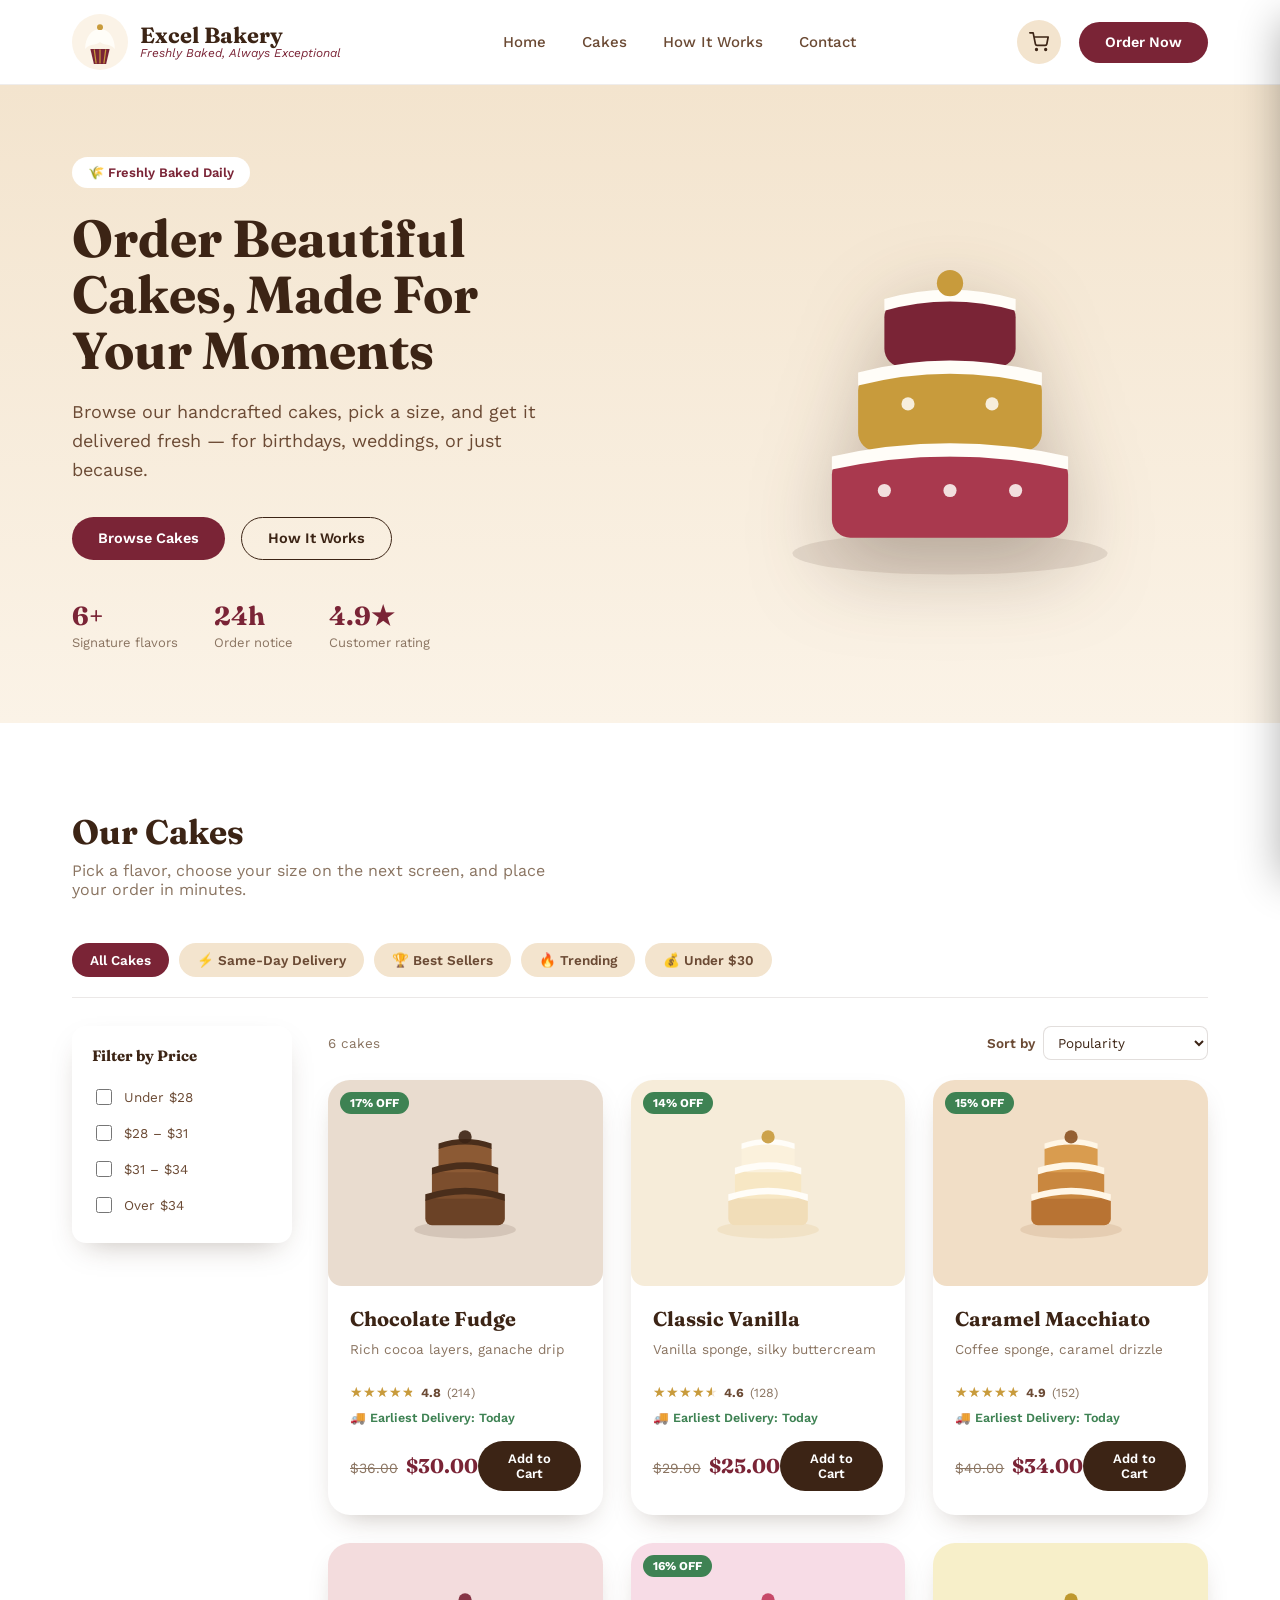
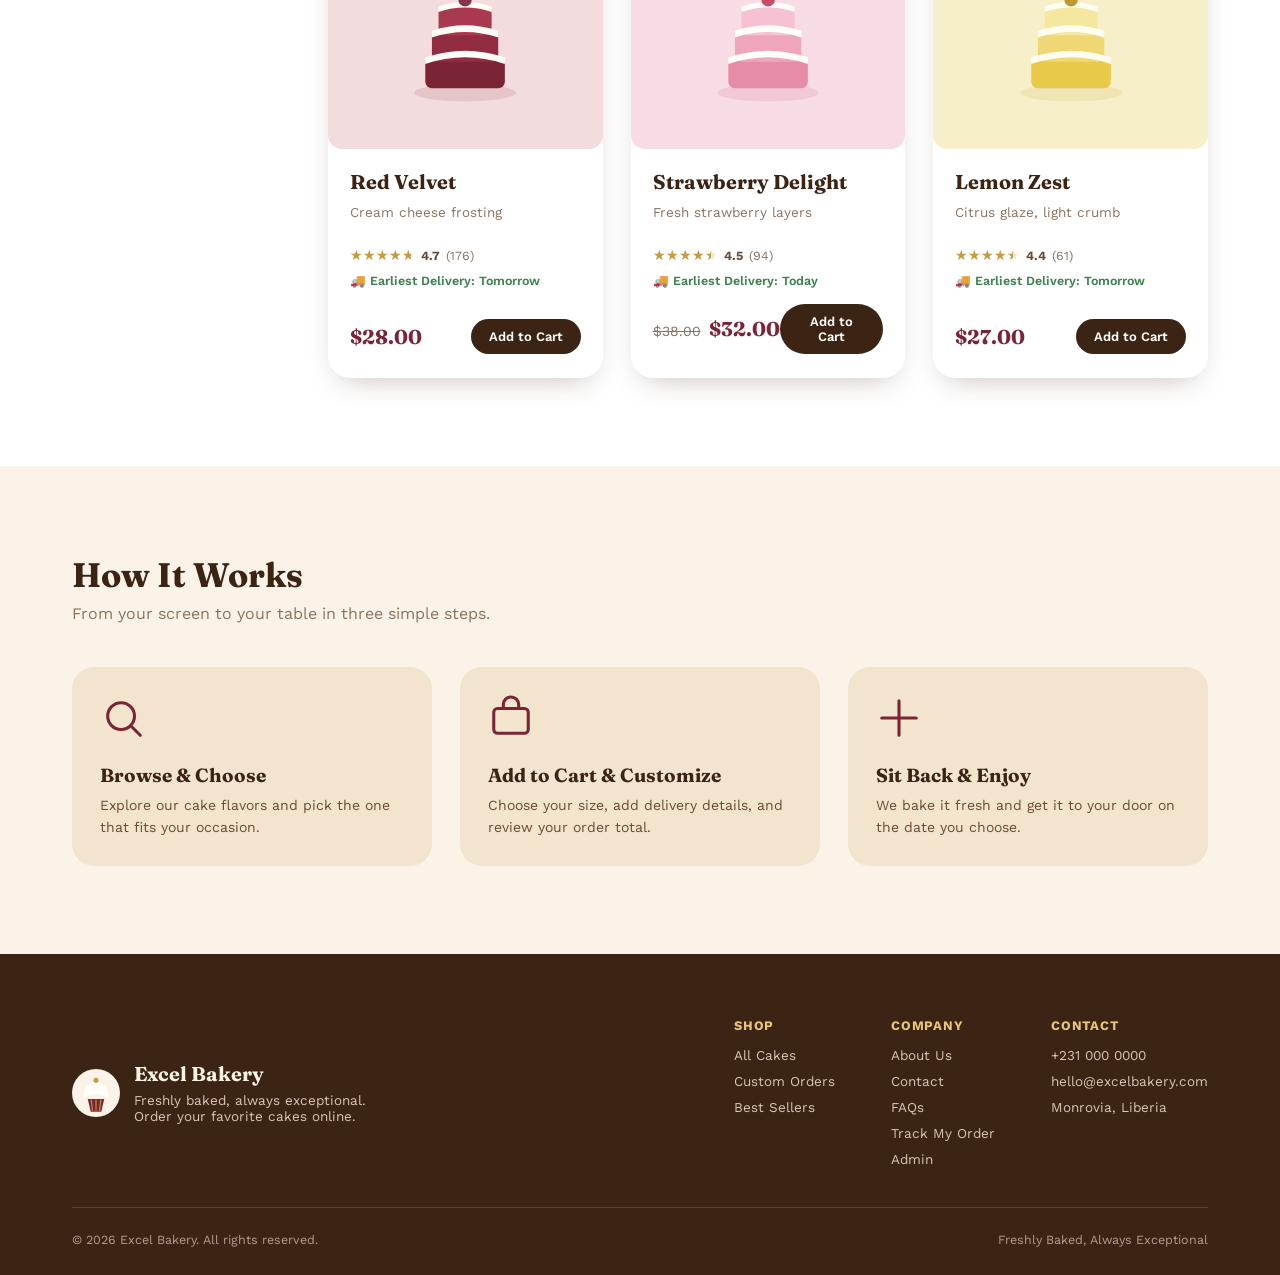
==== commit 009fc479: "Add express filter bar and price/sort controls to cake grid; redesign admin dashboard with floating " ====
--- a/index.html
+++ b/index.html
@@ -88,7 +88,41 @@
         <p>Pick a flavor, choose your size on the next screen, and place your order in minutes.</p>
       </div>
     </div>
-    <div class="cake-grid" id="cake-grid"><!-- filled by script.js --></div>
+
+    <div class="express-bar" role="group" aria-label="Quick filters">
+      <button type="button" class="express-chip active" data-filter="all">All Cakes</button>
+      <button type="button" class="express-chip" data-filter="express">⚡ Same-Day Delivery</button>
+      <button type="button" class="express-chip" data-filter="bestseller">🏆 Best Sellers</button>
+      <button type="button" class="express-chip" data-filter="trending">🔥 Trending</button>
+      <button type="button" class="express-chip" data-filter="under30">💰 Under $30</button>
+    </div>
+
+    <div class="catalog-layout">
+      <aside class="catalog-sidebar" aria-label="Filter by price">
+        <h4>Filter by Price</h4>
+        <label class="price-filter-option"><input type="checkbox" class="price-filter" value="under28"> Under $28</label>
+        <label class="price-filter-option"><input type="checkbox" class="price-filter" value="28-31"> $28 – $31</label>
+        <label class="price-filter-option"><input type="checkbox" class="price-filter" value="31-34"> $31 – $34</label>
+        <label class="price-filter-option"><input type="checkbox" class="price-filter" value="over34"> Over $34</label>
+      </aside>
+
+      <div class="catalog-main">
+        <div class="catalog-toolbar">
+          <span id="result-count"></span>
+          <label class="sort-control">Sort by
+            <select id="sort-select">
+              <option value="popularity">Popularity</option>
+              <option value="price-asc">Price: Low to High</option>
+              <option value="price-desc">Price: High to Low</option>
+              <option value="bestseller">Best Seller</option>
+              <option value="trending">Trending</option>
+            </select>
+          </label>
+        </div>
+        <div class="cake-grid" id="cake-grid"><!-- filled by script.js --></div>
+        <p id="no-results" hidden>No cakes match these filters.</p>
+      </div>
+    </div>
   </div>
 </section>
 
@@ -211,7 +245,8 @@
         <label for="cust-notes">Notes (optional)</label>
         <textarea id="cust-notes" name="notes" placeholder="Delivery date, cake message, allergies…"></textarea>
       </div>
-      <button type="submit" class="btn btn-primary btn-block">Place Order</button>
+      <p class="lookup-status" id="checkout-status"></p>
+      <button type="submit" class="btn btn-primary btn-block" id="checkout-submit-btn">Place Order</button>
     </form>
   </div>
 
--- a/css/style.css
+++ b/css/style.css
@@ -17,6 +17,7 @@
   --burgundy-light: #9B4256;
   --white: #FFFFFF;
   --ink-muted: #8A7461;
+  --success: #3E8253;
 
   --font-display: 'Fraunces', serif;
   --font-body: 'Work Sans', sans-serif;
@@ -26,6 +27,8 @@
   --radius-sm: 8px;
 
   --shadow-card: 0 12px 30px -14px rgba(60, 36, 21, 0.35);
+  --shadow-float: 0 18px 40px -16px rgba(60, 36, 21, 0.28);
+  --shadow-float-hover: 0 24px 50px -14px rgba(60, 36, 21, 0.36);
 }
 
 * { box-sizing: border-box; }
@@ -292,6 +295,99 @@
   max-width: 48ch;
 }
 
+/* ---------- Express bar ---------- */
+
+.express-bar {
+  display: flex;
+  gap: 10px;
+  flex-wrap: wrap;
+  margin-bottom: 28px;
+  padding-bottom: 20px;
+  border-bottom: 1px solid rgba(60, 36, 21, 0.1);
+}
+
+.express-chip {
+  padding: 9px 18px;
+  border-radius: 999px;
+  background: var(--cream-deep);
+  font-size: 13.5px;
+  font-weight: 600;
+  color: var(--brown-soft);
+  transition: background 0.15s ease, color 0.15s ease;
+}
+
+.express-chip:hover { background: var(--gold-light); }
+.express-chip.active { background: var(--burgundy); color: var(--white); }
+
+/* ---------- Catalog layout: sidebar + grid ---------- */
+
+.catalog-layout {
+  display: grid;
+  grid-template-columns: 220px 1fr;
+  gap: 36px;
+  align-items: start;
+}
+
+.catalog-sidebar {
+  background: var(--white);
+  border-radius: var(--radius-md);
+  padding: 20px;
+  box-shadow: var(--shadow-card);
+  position: sticky;
+  top: 96px;
+}
+
+.catalog-sidebar h4 {
+  font-family: var(--font-display);
+  font-size: 15px;
+  margin: 0 0 14px;
+}
+
+.price-filter-option {
+  display: flex;
+  align-items: center;
+  gap: 9px;
+  font-size: 13.5px;
+  color: var(--brown-soft);
+  padding: 7px 0;
+  cursor: pointer;
+}
+
+.price-filter-option input { accent-color: var(--burgundy); width: 16px; height: 16px; }
+
+.catalog-toolbar {
+  display: flex;
+  align-items: center;
+  justify-content: space-between;
+  margin-bottom: 20px;
+  font-size: 13.5px;
+  color: var(--ink-muted);
+}
+
+.sort-control {
+  display: flex;
+  align-items: center;
+  gap: 8px;
+  font-weight: 600;
+  color: var(--brown-soft);
+}
+
+.sort-control select {
+  font-family: inherit;
+  font-size: 13.5px;
+  padding: 7px 10px;
+  border-radius: var(--radius-sm);
+  border: 1px solid rgba(60, 36, 21, 0.15);
+  background: var(--white);
+  color: var(--brown);
+}
+
+#no-results {
+  text-align: center;
+  color: var(--ink-muted);
+  padding: 40px 0;
+}
+
 /* ---------- Cake grid ---------- */
 
 .cake-grid {
@@ -311,6 +407,13 @@
 
 .cake-card .cake-thumb {
   aspect-ratio: 4 / 3;
+  position: relative;
+  overflow: hidden;
+}
+
+.cake-card .cake-thumb .cake-fallback {
+  position: absolute;
+  inset: 0;
   display: flex;
   align-items: center;
   justify-content: center;
@@ -318,6 +421,26 @@
 }
 
 .cake-card .cake-thumb svg { width: 78%; height: 78%; }
+
+.cake-card .cake-thumb .cake-photo {
+  position: absolute;
+  inset: 0;
+  width: 100%;
+  height: 100%;
+  object-fit: cover;
+}
+
+.discount-badge {
+  position: absolute;
+  top: 12px;
+  left: 12px;
+  background: var(--success);
+  color: var(--white);
+  font-size: 12px;
+  font-weight: 700;
+  padding: 4px 10px;
+  border-radius: 999px;
+}
 
 .cake-card-body { padding: 20px 22px 24px; display: flex; flex-direction: column; gap: 10px; flex: 1; }
 
@@ -334,12 +457,58 @@
   min-height: 34px;
 }
 
+.rating-row {
+  display: flex;
+  align-items: center;
+  gap: 6px;
+  font-size: 12.5px;
+}
+
+.stars {
+  position: relative;
+  display: inline-block;
+  font-size: 14px;
+  line-height: 1;
+}
+
+.stars::before {
+  content: '★★★★★';
+  color: var(--cream-deep);
+}
+
+.stars::after {
+  content: '★★★★★';
+  color: var(--gold);
+  position: absolute;
+  inset: 0;
+  width: var(--fill, 0%);
+  overflow: hidden;
+  white-space: nowrap;
+}
+
+.rating-value { font-weight: 700; color: var(--brown-soft); }
+.review-count { color: var(--ink-muted); }
+
+.delivery-tag {
+  font-size: 12.5px;
+  color: var(--success);
+  font-weight: 600;
+}
+
 .cake-card-footer {
   margin-top: auto;
   display: flex;
   align-items: center;
   justify-content: space-between;
   padding-top: 6px;
+}
+
+.price-group { display: flex; align-items: baseline; gap: 8px; }
+
+.price-old {
+  font-size: 14px;
+  color: var(--ink-muted);
+  text-decoration: line-through;
 }
 
 .price {
@@ -519,9 +688,22 @@
   width: 60px; height: 60px;
   border-radius: 10px;
   flex-shrink: 0;
+  position: relative;
+  overflow: hidden;
+}
+.cart-item .thumb .cake-fallback {
+  position: absolute;
+  inset: 0;
   display: flex; align-items: center; justify-content: center;
 }
 .cart-item .thumb svg { width: 85%; height: 85%; }
+.cart-item .thumb .cake-photo {
+  position: absolute;
+  inset: 0;
+  width: 100%;
+  height: 100%;
+  object-fit: cover;
+}
 
 .cart-item .info { flex: 1; min-width: 0; }
 .cart-item .info h4 { margin: 0 0 4px; font-size: 15px; font-family: var(--font-display); }
@@ -682,7 +864,70 @@
 
 /* ---------- Admin ---------- */
 
-.admin-page { padding: 48px 0 88px; }
+.admin-page {
+  min-height: calc(100vh - 84px);
+  padding: 56px 0 88px;
+  background:
+    radial-gradient(900px 420px at 12% -10%, rgba(200, 155, 60, 0.16), transparent 60%),
+    linear-gradient(180deg, var(--cream-deep) 0%, var(--cream) 55%);
+}
+
+/* ----- Login: floating glass card ----- */
+
+.admin-login-shell {
+  display: flex;
+  justify-content: center;
+  align-items: center;
+  min-height: calc(100vh - 240px);
+  padding: 20px;
+}
+
+.admin-login-card {
+  width: 100%;
+  max-width: 420px;
+  background: rgba(255, 255, 255, 0.86);
+  backdrop-filter: blur(14px);
+  -webkit-backdrop-filter: blur(14px);
+  border: 1px solid rgba(255, 255, 255, 0.6);
+  border-radius: 26px;
+  box-shadow: var(--shadow-float);
+  padding: 40px 36px;
+  text-align: center;
+}
+
+.admin-login-badge {
+  width: 56px;
+  height: 56px;
+  margin: 0 auto 18px;
+  border-radius: 18px;
+  background: linear-gradient(145deg, var(--gold-light), var(--gold));
+  display: flex;
+  align-items: center;
+  justify-content: center;
+  font-size: 24px;
+  box-shadow: 0 10px 20px -8px rgba(200, 155, 60, 0.6);
+}
+
+.admin-login-card h2 {
+  font-family: var(--font-display);
+  font-size: 26px;
+  margin: 0 0 8px;
+}
+
+.admin-login-card > p {
+  color: var(--ink-muted);
+  font-size: 13.5px;
+  margin: 0 0 26px;
+}
+
+.admin-login-card form {
+  display: flex;
+  flex-direction: column;
+  gap: 16px;
+  text-align: left;
+}
+
+/* ----- Dashboard ----- */
 
 .admin-header-row {
   display: flex;
@@ -690,12 +935,12 @@
   justify-content: space-between;
   gap: 20px;
   flex-wrap: wrap;
-  margin-bottom: 28px;
+  margin-bottom: 32px;
 }
 
 .admin-header-row h1 {
   font-family: var(--font-display);
-  font-size: 30px;
+  font-size: 32px;
   margin: 0 0 6px;
 }
 
@@ -706,27 +951,71 @@
   max-width: 56ch;
 }
 
-.admin-toolbar-actions { display: flex; gap: 12px; }
+.admin-toolbar-actions { display: flex; gap: 10px; }
+
+.admin-pill-btn {
+  background: var(--white);
+  color: var(--brown-soft);
+  font-size: 13px;
+  font-weight: 600;
+  padding: 10px 20px;
+  border-radius: 999px;
+  box-shadow: var(--shadow-float);
+  transition: transform 0.15s ease, box-shadow 0.15s ease;
+}
+
+.admin-pill-btn:hover { transform: translateY(-2px); box-shadow: var(--shadow-float-hover); }
+
+.admin-pill-btn.ghost {
+  background: transparent;
+  box-shadow: none;
+  border: 1px solid rgba(60, 36, 21, 0.15);
+}
+
+.admin-pill-btn.ghost:hover { background: var(--white); }
 
 .admin-summary-cards {
   display: grid;
   grid-template-columns: repeat(3, 1fr);
-  gap: 18px;
-  margin-bottom: 28px;
+  gap: 20px;
+  margin-bottom: 30px;
 }
 
 .summary-card {
   background: var(--white);
-  border-radius: var(--radius-md);
-  padding: 18px 20px;
-  box-shadow: var(--shadow-card);
+  border-radius: var(--radius-lg);
+  padding: 22px 24px;
+  box-shadow: var(--shadow-float);
+  display: flex;
+  align-items: center;
+  gap: 16px;
+  border-top: 3px solid transparent;
+  transition: transform 0.18s ease, box-shadow 0.18s ease;
+}
+
+.summary-card:hover { transform: translateY(-3px); box-shadow: var(--shadow-float-hover); }
+
+.summary-card.accent-gold { border-top-color: var(--gold); }
+.summary-card.accent-amber { border-top-color: #C88A3C; }
+.summary-card.accent-green { border-top-color: var(--success); }
+
+.summary-icon {
+  width: 44px;
+  height: 44px;
+  border-radius: 14px;
+  background: var(--cream-deep);
+  display: flex;
+  align-items: center;
+  justify-content: center;
+  font-size: 20px;
+  flex-shrink: 0;
 }
 
 .summary-card strong {
   display: block;
   font-family: var(--font-display);
   font-size: 26px;
-  color: var(--burgundy);
+  color: var(--brown);
 }
 
 .summary-card span {
@@ -734,23 +1023,31 @@
   color: var(--ink-muted);
 }
 
-.filter-chips { display: flex; gap: 10px; margin-bottom: 22px; flex-wrap: wrap; }
+.filter-chips { display: flex; gap: 10px; margin-bottom: 24px; flex-wrap: wrap; }
 
 .filter-chip {
-  padding: 8px 18px;
+  padding: 9px 20px;
   border-radius: 999px;
-  background: var(--cream-deep);
+  background: var(--white);
+  box-shadow: var(--shadow-float);
   font-size: 13px;
   font-weight: 600;
   color: var(--brown-soft);
-}
-
-.filter-chip.active { background: var(--burgundy); color: var(--white); }
+  transition: transform 0.15s ease, box-shadow 0.15s ease, background 0.15s ease, color 0.15s ease;
+}
+
+.filter-chip:hover { transform: translateY(-1px); }
+
+.filter-chip.active {
+  background: linear-gradient(135deg, var(--burgundy), var(--burgundy-light));
+  color: var(--white);
+  box-shadow: 0 14px 26px -12px rgba(122, 36, 54, 0.55);
+}
 
 .orders-table-wrap {
   background: var(--white);
   border-radius: var(--radius-lg);
-  box-shadow: var(--shadow-card);
+  box-shadow: var(--shadow-float);
   overflow-x: auto;
 }
 
@@ -762,30 +1059,42 @@
   text-transform: uppercase;
   letter-spacing: 0.04em;
   color: var(--ink-muted);
-  padding: 14px 18px;
+  padding: 16px 20px;
   border-bottom: 1px solid rgba(60, 36, 21, 0.08);
   background: var(--cream-deep);
   white-space: nowrap;
 }
 
 .orders-table td {
-  padding: 14px 18px;
+  padding: 16px 20px;
   border-bottom: 1px solid rgba(60, 36, 21, 0.06);
   font-size: 13.5px;
   vertical-align: top;
 }
 
 .orders-table tr:last-child td { border-bottom: none; }
+.orders-table tbody tr { transition: background 0.15s ease; }
+.orders-table tbody tr:hover { background: var(--cream); }
 
 .status-pill {
   display: inline-flex;
-  padding: 4px 12px;
+  align-items: center;
+  gap: 6px;
+  padding: 5px 14px 5px 10px;
   border-radius: 999px;
   font-size: 11.5px;
   font-weight: 700;
   text-transform: capitalize;
 }
 
+.status-pill::before {
+  content: '';
+  width: 6px;
+  height: 6px;
+  border-radius: 50%;
+  background: currentColor;
+}
+
 .status-pill.new { background: #F3E4CE; color: #8A5223; }
 .status-pill.fulfilled { background: #DCEBD9; color: #356B3D; }
 .status-pill.cancelled { background: #F3DCDD; color: #7A2436; }
@@ -798,10 +1107,13 @@
 .row-actions button {
   font-size: 12px;
   font-weight: 600;
-  padding: 6px 12px;
+  padding: 7px 14px;
   border-radius: 999px;
   white-space: nowrap;
-}
+  transition: transform 0.15s ease, opacity 0.15s ease;
+}
+
+.row-actions button:hover { transform: translateY(-1px); }
 
 .btn-fulfill { background: var(--burgundy); color: var(--white); }
 .btn-fulfill:hover { opacity: 0.9; }
@@ -809,7 +1121,7 @@
 .btn-cancel { background: var(--cream-deep); color: var(--brown-soft); }
 .btn-cancel:hover { background: #E9D8BC; }
 
-.btn-delete { background: transparent; color: var(--ink-muted); text-decoration: underline; padding: 6px 4px; }
+.btn-delete { background: transparent; color: var(--ink-muted); text-decoration: underline; padding: 7px 4px; }
 
 .admin-empty {
   text-align: center;
@@ -817,11 +1129,12 @@
   color: var(--ink-muted);
   background: var(--white);
   border-radius: var(--radius-lg);
-  box-shadow: var(--shadow-card);
+  box-shadow: var(--shadow-float);
 }
 
 @media (max-width: 720px) {
   .admin-summary-cards { grid-template-columns: 1fr; }
+  .admin-login-card { padding: 32px 24px; }
 }
 
 /* ---------- Order lookup ---------- */
@@ -909,11 +1222,18 @@
   .footer-links { gap: 32px; flex-wrap: wrap; }
 }
 
+@media (max-width: 800px) {
+  .catalog-layout { grid-template-columns: 1fr; }
+  .catalog-sidebar { position: static; display: flex; flex-wrap: wrap; gap: 4px 20px; }
+  .catalog-sidebar h4 { flex-basis: 100%; margin-bottom: 4px; }
+}
+
 @media (max-width: 560px) {
   .container { padding: 0 20px; }
   .cake-grid { grid-template-columns: 1fr; }
   .hero-stats { flex-wrap: wrap; row-gap: 16px; }
   .hero-ctas { flex-wrap: wrap; }
+  .catalog-toolbar { flex-direction: column; align-items: flex-start; gap: 10px; }
 }
 
 @media (prefers-reduced-motion: reduce) {
